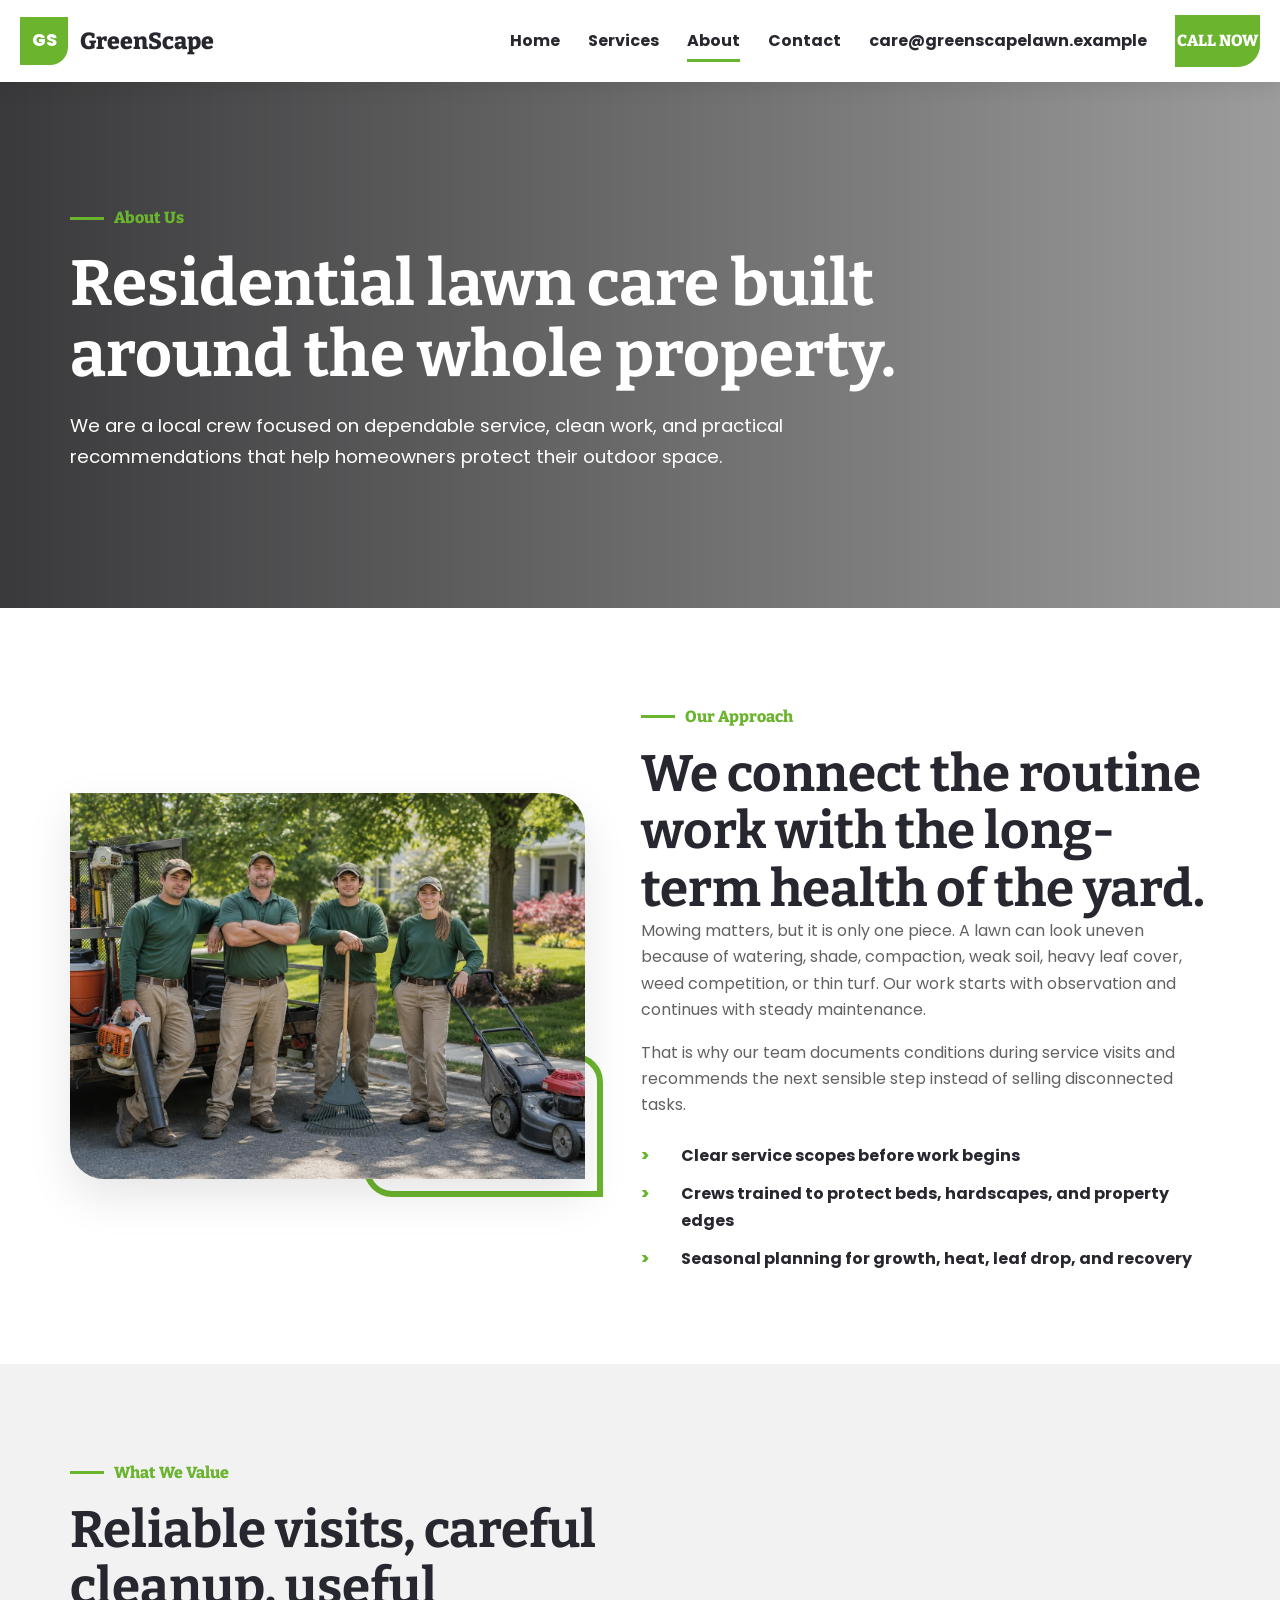
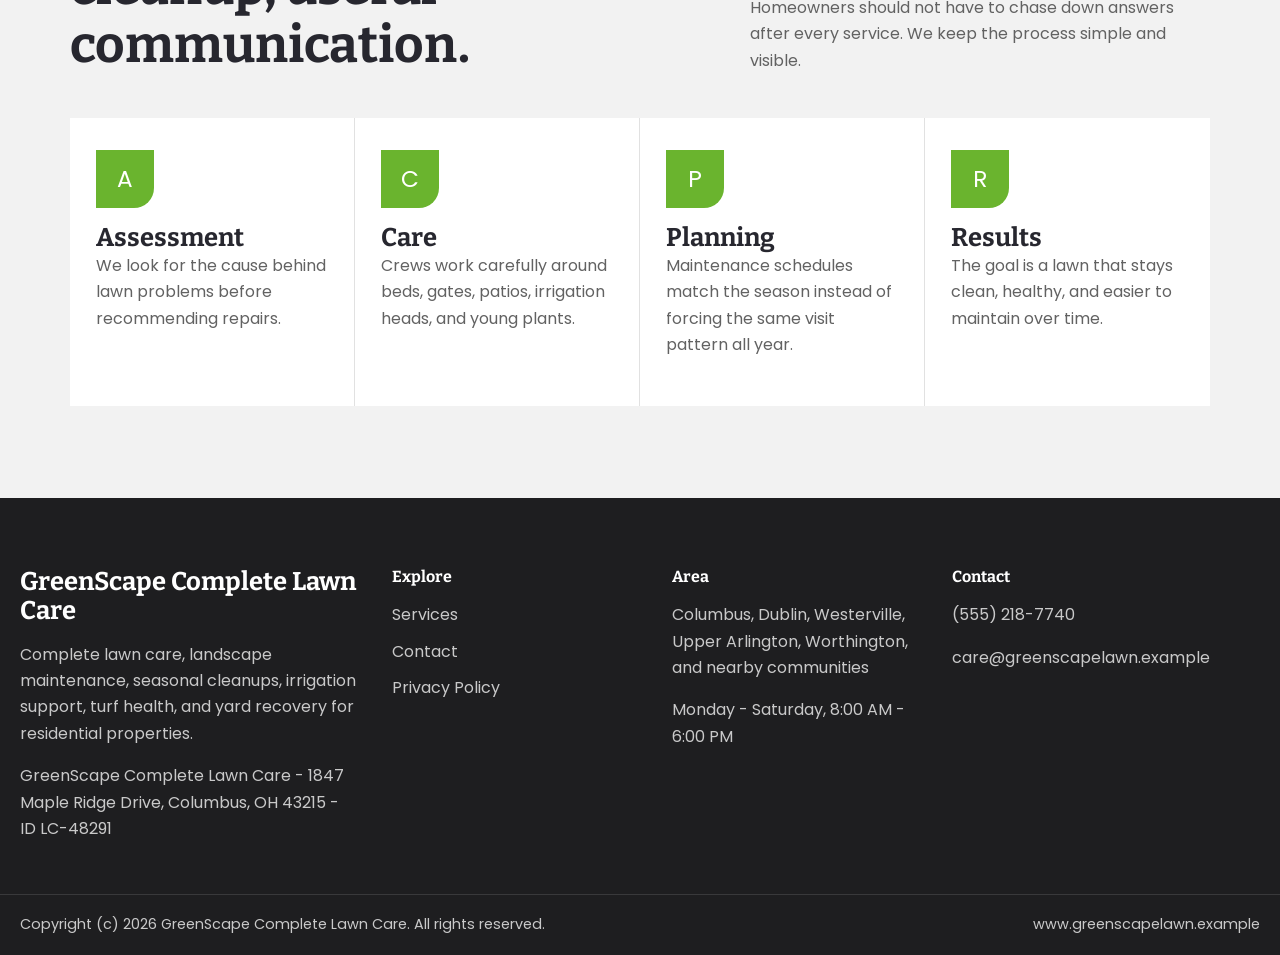
==== about.html @ 8120d4e3 "init" ====
﻿<!DOCTYPE html>
<html lang="en">
<head>
  <meta charset="UTF-8">
  <meta name="viewport" content="width=device-width, initial-scale=1.0">
  <title>About Our Lawn Care Company | GreenScape Complete Lawn Care</title>
  <meta name="description" content="Learn about GreenScape Complete Lawn Care, a local full-cycle lawn care provider focused on reliable residential property maintenance.">
  <link rel="preconnect" href="https://fonts.googleapis.com"><link rel="preconnect" href="https://fonts.gstatic.com" crossorigin>
  <link href="https://fonts.googleapis.com/css2?family=Bitter:wght@700;800&family=Poppins:wght@400;600;700;800&display=swap" rel="stylesheet">
  <link rel="stylesheet" href="css/styles.css"><script src="js/site-config.js" defer></script><script src="js/main.js" defer></script>
</head>
<body>
  <header class="site-header"><div class="nav-inner"><a class="brand" href="index.html"><span class="brand-mark">GS</span><span data-brand></span></a><button class="menu-toggle" type="button" aria-label="Toggle navigation" aria-expanded="false">Menu</button><nav class="site-nav"><a href="index.html">Home</a><a href="services.html">Services</a><a class="active" href="about.html">About</a><a href="contact.html">Contact</a><a data-email-href data-email></a><a class="btn" data-phone-href href="#">Call Now</a></nav></div></header>
  <main>
    <section class="page-hero" style="--page-image:url('assets/images/section-about-team.webp')"><div class="section-inner" data-reveal="down"><span class="eyebrow">About us</span><h1>Residential lawn care built around the whole property.</h1><p>We are a local crew focused on dependable service, clean work, and practical recommendations that help homeowners protect their outdoor space.</p></div></section>
    <section class="section"><div class="section-inner two-column"><div class="image-frame" data-reveal><img src="assets/images/section-about-team.webp" alt="GreenScape lawn care team with equipment"></div><div data-reveal="down"><span class="eyebrow">Our approach</span><h2>We connect the routine work with the long-term health of the yard.</h2><p>Mowing matters, but it is only one piece. A lawn can look uneven because of watering, shade, compaction, weak soil, heavy leaf cover, weed competition, or thin turf. Our work starts with observation and continues with steady maintenance.</p><p>That is why our team documents conditions during service visits and recommends the next sensible step instead of selling disconnected tasks.</p><ul class="check-list"><li>Clear service scopes before work begins</li><li>Crews trained to protect beds, hardscapes, and property edges</li><li>Seasonal planning for growth, heat, leaf drop, and recovery</li></ul></div></div></section>
    <section class="section section-soft"><div class="section-inner"><div class="section-head" data-reveal><div><span class="eyebrow">What we value</span><h2>Reliable visits, careful cleanup, useful communication.</h2></div><p>Homeowners should not have to chase down answers after every service. We keep the process simple and visible.</p></div><div class="feature-grid"><article class="feature-card" data-reveal><span class="feature-icon">A</span><h3>Assessment</h3><p>We look for the cause behind lawn problems before recommending repairs.</p></article><article class="feature-card" data-reveal><span class="feature-icon">C</span><h3>Care</h3><p>Crews work carefully around beds, gates, patios, irrigation heads, and young plants.</p></article><article class="feature-card" data-reveal><span class="feature-icon">P</span><h3>Planning</h3><p>Maintenance schedules match the season instead of forcing the same visit pattern all year.</p></article><article class="feature-card" data-reveal><span class="feature-icon">R</span><h3>Results</h3><p>The goal is a lawn that stays clean, healthy, and easier to maintain over time.</p></article></div></div></section>
  </main>
  <footer class="site-footer"><div class="footer-inner"><div><h3 data-company></h3><p data-footer-text></p><p data-company-line></p></div><div><h4>Explore</h4><nav class="footer-links"><a href="services.html">Services</a><a href="contact.html">Contact</a><a href="privacy-policy.html">Privacy Policy</a></nav></div><div><h4>Area</h4><p data-service-area></p><p data-hours></p></div><div><h4>Contact</h4><p><a data-phone-href data-phone></a></p><p><a data-email-href data-email></a></p></div></div><div class="footer-bottom"><div class="footer-inner"><span data-copyright></span><span data-website></span></div></div></footer>
</body>
</html>
---- css/styles.css ----
﻿:root {
  --green: #6ab42e;
  --green-dark: #315f1b;
  --ink: #27272f;
  --coal: #1e1e20;
  --muted: #626262;
  --line: #e1e1e1;
  --soft: #f2f2f2;
  --white: #ffffff;
  --shadow: 0 18px 45px rgba(0, 0, 0, 0.1);
  --container: min(100% - 40px, 1440px);
  --content: min(100% - 40px, 1140px);
}

* {
  box-sizing: border-box;
}

html {
  scroll-behavior: smooth;
}

body {
  margin: 0;
  color: var(--muted);
  font-family: "Poppins", Arial, sans-serif;
  font-size: 16px;
  line-height: 1.65;
  background: var(--white);
}

img {
  display: block;
  width: 100%;
  height: auto;
}

a {
  color: inherit;
  text-decoration: none;
}

p {
  margin: 0 0 1rem;
}

h1,
h2,
h3,
h4,
h5 {
  margin: 0;
  color: var(--ink);
  font-family: "Bitter", Georgia, serif;
  line-height: 1.12;
  letter-spacing: 0;
}

h1 {
  font-size: clamp(2.3rem, 5vw, 4.7rem);
}

h2 {
  font-size: clamp(2rem, 4vw, 3.6rem);
}

h3 {
  font-size: clamp(1.35rem, 2vw, 2rem);
}

.topbar {
  background: var(--coal);
  color: rgba(255, 255, 255, 0.84);
  font-size: 0.9rem;
}

.topbar-inner,
.nav-inner,
.section-inner,
.footer-inner {
  width: var(--container);
  margin: 0 auto;
}

.topbar-inner {
  display: flex;
  justify-content: space-between;
  gap: 18px;
  padding: 10px 0;
}

.topbar a {
  color: var(--white);
}

.site-header {
  position: sticky;
  top: 0;
  z-index: 20;
  background: var(--white);
  box-shadow: 0 5px 20px rgba(0, 0, 0, 0.08);
}

.nav-inner {
  display: flex;
  align-items: center;
  justify-content: space-between;
  min-height: 82px;
  gap: 24px;
}

.brand {
  display: inline-flex;
  align-items: center;
  gap: 12px;
  color: var(--ink);
  font-family: "Bitter", Georgia, serif;
  font-size: 1.45rem;
  font-weight: 800;
}

.brand-mark {
  display: grid;
  place-items: center;
  width: 48px;
  height: 48px;
  color: var(--white);
  background: var(--green);
  border-radius: 0 0 18px 0;
  font-family: "Poppins", Arial, sans-serif;
  font-size: 1.1rem;
}

.site-nav {
  display: flex;
  align-items: center;
  gap: 28px;
  color: var(--ink);
  font-weight: 700;
}

.site-nav a {
  position: relative;
  padding: 8px 0;
}

.site-nav a::after {
  position: absolute;
  left: 0;
  bottom: 0;
  width: 0;
  height: 3px;
  content: "";
  background: var(--green);
  transition: width 0.3s ease;
}

.site-nav a:hover::after,
.site-nav a.active::after {
  width: 100%;
}

.menu-toggle {
  display: none;
  width: 46px;
  height: 46px;
  border: 1px solid var(--line);
  background: var(--white);
  color: var(--ink);
  font-size: 1.5rem;
}

.btn {
  display: inline-flex;
  align-items: center;
  justify-content: center;
  gap: 10px;
  min-height: 52px;
  padding: 14px 24px;
  border: 2px solid var(--green);
  border-radius: 0 0 22px 0;
  background: var(--green);
  color: var(--white);
  font-family: "Bitter", Georgia, serif;
  font-size: 1rem;
  font-weight: 800;
  letter-spacing: 0;
  text-transform: uppercase;
  transition: transform 0.3s ease, color 0.3s ease, background 0.3s ease;
}

.btn:hover,
.btn:focus-visible {
  color: var(--green);
  background: transparent;
  transform: translateY(-2px);
}

.btn-dark {
  border-color: var(--white);
  background: var(--white);
  color: var(--ink);
}

.btn-dark:hover {
  color: var(--white);
  background: transparent;
}

.hero {
  background: var(--coal);
}

.hero-grid {
  display: grid;
  grid-template-columns: minmax(0, 0.92fr) minmax(0, 1.08fr);
  min-height: 720px;
}

.hero-copy {
  position: relative;
  display: flex;
  align-items: center;
  padding: 8vw 7vw 9vw max(40px, calc((100vw - 1440px) / 2 + 40px));
  overflow: hidden;
}

.hero-copy::before {
  position: absolute;
  inset: 0;
  content: "";
  background: linear-gradient(120deg, rgba(106, 180, 46, 0.16), transparent 55%);
  opacity: 0.85;
}

.hero-content {
  position: relative;
  max-width: 610px;
}

.eyebrow {
  display: inline-flex;
  align-items: center;
  gap: 10px;
  margin-bottom: 16px;
  color: var(--green);
  font-family: "Bitter", Georgia, serif;
  font-weight: 800;
  text-transform: capitalize;
}

.eyebrow::before {
  width: 34px;
  height: 3px;
  content: "";
  background: currentColor;
}

.hero h1,
.dark-band h2,
.cta-band h2 {
  color: var(--white);
}

.hero p {
  max-width: 560px;
  margin: 22px 0 32px;
  color: rgba(255, 255, 255, 0.8);
  font-size: clamp(1rem, 2vw, 1.25rem);
}

.hero-actions {
  display: flex;
  flex-wrap: wrap;
  gap: 14px;
}

.hero-media {
  min-height: 520px;
  background: linear-gradient(rgba(0, 0, 0, 0.16), rgba(0, 0, 0, 0.16)),
    url("../assets/images/hero-lawn-care.webp") center / cover no-repeat;
}

.section {
  padding: 92px 0;
}

.section-soft {
  background: var(--soft);
}

.section-inner {
  width: var(--content);
}

.section-head {
  display: grid;
  grid-template-columns: minmax(0, 0.9fr) minmax(280px, 0.65fr);
  gap: 42px;
  align-items: end;
  margin-bottom: 44px;
}

.section-head p {
  margin: 0;
}

.feature-strip {
  position: relative;
  z-index: 3;
  width: var(--content);
  margin: -72px auto 0;
  background: var(--white);
  box-shadow: var(--shadow);
}

.feature-grid {
  display: grid;
  grid-template-columns: repeat(4, 1fr);
}

.feature-card {
  min-height: 190px;
  padding: 32px 26px;
  border-right: 1px solid var(--line);
  background: var(--white);
  transition: transform 0.3s ease, box-shadow 0.3s ease;
}

.feature-card:last-child {
  border-right: 0;
}

.feature-card:hover {
  transform: translateY(-8px);
  box-shadow: var(--shadow);
}

.feature-icon,
.service-icon {
  display: grid;
  place-items: center;
  width: 58px;
  height: 58px;
  margin-bottom: 16px;
  color: var(--white);
  background: var(--green);
  border-radius: 0 0 20px 0;
  font-size: 1.45rem;
}

.two-column {
  display: grid;
  grid-template-columns: minmax(0, 0.95fr) minmax(0, 1.05fr);
  gap: 56px;
  align-items: center;
}

.image-frame {
  position: relative;
}

.image-frame img {
  aspect-ratio: 4 / 3;
  object-fit: cover;
  border-radius: 0 34px 0 34px;
  box-shadow: var(--shadow);
}

.image-frame::after {
  position: absolute;
  right: -18px;
  bottom: -18px;
  width: 44%;
  height: 34%;
  content: "";
  border: 6px solid var(--green);
  border-radius: 0 28px 0 28px;
  z-index: -1;
}

.check-list,
.detail-list {
  display: grid;
  gap: 12px;
  padding: 0;
  margin: 24px 0 0;
  list-style: none;
}

.check-list li,
.detail-list li {
  display: grid;
  grid-template-columns: 28px minmax(0, 1fr);
  gap: 12px;
  color: var(--ink);
  font-weight: 700;
}

.check-list li::before,
.detail-list li::before {
  content: ">";
  color: var(--green);
  font-weight: 800;
}

.services-grid {
  display: grid;
  grid-template-columns: repeat(3, 1fr);
  gap: 28px;
}

.service-card {
  display: flex;
  flex-direction: column;
  min-height: 100%;
  overflow: hidden;
  background: var(--white);
  box-shadow: 0 12px 32px rgba(0, 0, 0, 0.08);
  transition: transform 0.3s ease, box-shadow 0.3s ease;
}

.service-card:hover {
  transform: translateY(-8px);
  box-shadow: var(--shadow);
}

.service-card img {
  aspect-ratio: 16 / 10;
  object-fit: cover;
}

.service-body {
  display: flex;
  flex: 1;
  flex-direction: column;
  padding: 28px;
}

.service-body p {
  flex: 1;
}

.text-link {
  color: var(--green-dark);
  font-weight: 800;
}

.text-link:hover {
  color: var(--green);
}

.dark-band,
.cta-band {
  position: relative;
  overflow: hidden;
  background: var(--coal);
}

.dark-band .section-inner,
.cta-band .section-inner {
  position: relative;
  z-index: 1;
}

.dark-band p,
.cta-band p {
  color: rgba(255, 255, 255, 0.78);
}

.process-grid {
  display: grid;
  grid-template-columns: repeat(4, 1fr);
  gap: 1px;
  background: rgba(255, 255, 255, 0.16);
}

.process-step {
  padding: 30px;
  background: rgba(255, 255, 255, 0.04);
}

.process-step span {
  display: inline-grid;
  place-items: center;
  width: 46px;
  height: 46px;
  margin-bottom: 16px;
  color: var(--white);
  background: var(--green);
  border-radius: 0 0 16px 0;
  font-weight: 800;
}

.process-step h3 {
  color: var(--white);
}

.gallery {
  display: grid;
  grid-template-columns: 1fr 1fr;
  gap: 28px;
}

.carousel {
  position: relative;
  overflow: hidden;
  background: var(--coal);
  border-radius: 0 34px 0 34px;
}

.carousel-track {
  display: flex;
  transition: transform 0.5s ease;
}

.carousel-item {
  min-width: 100%;
}

.carousel-item img {
  aspect-ratio: 16 / 10;
  object-fit: cover;
}

.carousel-controls {
  position: absolute;
  right: 18px;
  bottom: 18px;
  display: flex;
  gap: 10px;
}

.carousel-controls button {
  width: 44px;
  height: 44px;
  border: 0;
  color: var(--white);
  background: var(--green);
  cursor: pointer;
}

.stats-grid {
  display: grid;
  grid-template-columns: repeat(4, 1fr);
  gap: 22px;
}

.stat {
  padding: 28px;
  background: var(--white);
  box-shadow: 0 10px 28px rgba(0, 0, 0, 0.08);
}

.stat strong {
  display: block;
  color: var(--green);
  font-family: "Bitter", Georgia, serif;
  font-size: 2.6rem;
  line-height: 1;
}

.page-hero {
  position: relative;
  padding: 120px 0;
  color: var(--white);
  background: linear-gradient(90deg, rgba(30, 30, 32, 0.88), rgba(30, 30, 32, 0.44)),
    var(--page-image, url("../assets/images/section-about-team.webp")) center / cover no-repeat;
}

.page-hero .section-inner {
  max-width: 860px;
  margin-left: max(20px, calc((100vw - 1140px) / 2));
}

.page-hero h1,
.page-hero p {
  color: var(--white);
}

.page-hero p {
  max-width: 720px;
  margin-top: 20px;
  font-size: 1.16rem;
}

.service-layout {
  display: grid;
  grid-template-columns: minmax(0, 1fr) 340px;
  gap: 48px;
  align-items: start;
}

.content-block {
  margin-bottom: 38px;
}

.content-block h2,
.content-block h3 {
  margin-bottom: 14px;
}

.sidebar-card {
  position: sticky;
  top: 110px;
  padding: 30px;
  background: var(--coal);
  color: rgba(255, 255, 255, 0.8);
  border-radius: 0 30px 0 30px;
}

.sidebar-card h3 {
  color: var(--white);
}

.sidebar-card .btn {
  width: 100%;
  margin-top: 18px;
}

.contact-grid {
  display: grid;
  grid-template-columns: minmax(0, 0.8fr) minmax(0, 1.2fr);
  gap: 42px;
}

.contact-card,
.form-card,
.policy-card {
  padding: 34px;
  background: var(--white);
  box-shadow: var(--shadow);
}

.contact-card {
  background: var(--coal);
  color: rgba(255, 255, 255, 0.8);
}

.contact-card h3 {
  color: var(--white);
}

.form-grid {
  display: grid;
  grid-template-columns: 1fr 1fr;
  gap: 18px;
}

.field {
  display: grid;
  gap: 8px;
}

.field-full {
  grid-column: 1 / -1;
}

label {
  color: var(--ink);
  font-weight: 800;
}

input,
select,
textarea {
  width: 100%;
  min-height: 50px;
  padding: 12px 14px;
  border: 1px solid var(--line);
  color: var(--ink);
  font: inherit;
  background: var(--white);
}

textarea {
  min-height: 140px;
  resize: vertical;
}

input:focus,
select:focus,
textarea:focus,
button:focus-visible,
a:focus-visible {
  outline: 3px solid rgba(106, 180, 46, 0.45);
  outline-offset: 3px;
}

.success-message {
  margin: 16px 0 0;
  padding: 14px;
  color: var(--green-dark);
  background: #edf8e5;
  border-left: 4px solid var(--green);
}

.site-footer {
  background: var(--coal);
  color: rgba(255, 255, 255, 0.76);
}

.footer-inner {
  display: grid;
  grid-template-columns: 1.1fr 0.8fr 0.8fr 1fr;
  gap: 34px;
  padding: 70px 0 36px;
}

.site-footer h3,
.site-footer h4 {
  margin-bottom: 16px;
  color: var(--white);
}

.footer-links {
  display: grid;
  gap: 10px;
}

.footer-bottom {
  border-top: 1px solid rgba(255, 255, 255, 0.12);
}

.footer-bottom .footer-inner {
  display: flex;
  justify-content: space-between;
  padding: 18px 0;
  font-size: 0.9rem;
}

[data-reveal] {
  opacity: 0;
  transform: translateY(34px);
  transition: opacity 0.7s ease, transform 0.7s ease;
}

[data-reveal="down"] {
  transform: translateY(-42px);
}

[data-reveal].is-visible {
  opacity: 1;
  transform: translateY(0);
}

.anim-float:hover {
  animation: float 1.2s ease-in-out infinite;
}

.anim-pulse:hover {
  animation: pulse 1s linear infinite;
}

.anim-push:hover {
  animation: push 0.32s linear 1;
}

@keyframes float {
  50% {
    transform: translateY(-8px);
  }
}

@keyframes pulse {
  50% {
    transform: scale(1.05);
  }
}

@keyframes push {
  50% {
    transform: scale(0.94);
  }
}

@media (max-width: 1024px) {
  .topbar-inner {
    flex-direction: column;
  }

  .hero-grid,
  .two-column,
  .section-head,
  .service-layout,
  .contact-grid,
  .gallery {
    grid-template-columns: 1fr;
  }

  .hero-copy {
    padding: 80px 40px;
  }

  .hero-media {
    min-height: 440px;
  }

  .feature-grid,
  .process-grid,
  .stats-grid,
  .footer-inner {
    grid-template-columns: repeat(2, 1fr);
  }

  .services-grid {
    grid-template-columns: repeat(2, 1fr);
  }

  .sidebar-card {
    position: static;
  }
}

@media (max-width: 1120px) {
  .menu-toggle {
    display: inline-grid;
    place-items: center;
  }

  .site-nav {
    position: absolute;
    top: 72px;
    left: 12px;
    right: 12px;
    display: none;
    flex-direction: column;
    align-items: stretch;
    gap: 0;
    padding: 18px;
    background: var(--white);
    box-shadow: var(--shadow);
  }

  .site-nav.is-open {
    display: flex;
  }

  .site-nav a {
    padding: 12px 6px;
  }
}

@media (max-width: 760px) {
  :root {
    --container: min(100% - 24px, 1440px);
    --content: min(100% - 24px, 1140px);
  }

  .topbar {
    display: none;
  }

  .nav-inner {
    min-height: 72px;
  }

  .hero-grid {
    min-height: 0;
  }

  .hero-copy {
    padding: 62px 20px;
  }

  .hero-media {
    min-height: 330px;
  }

  .section {
    padding: 64px 0;
  }

  .feature-strip {
    margin-top: 0;
  }

  .feature-grid,
  .process-grid,
  .stats-grid,
  .services-grid,
  .footer-inner,
  .form-grid {
    grid-template-columns: 1fr;
  }

  .feature-card {
    border-right: 0;
    border-bottom: 1px solid var(--line);
  }

  .footer-bottom .footer-inner {
    flex-direction: column;
  }
}
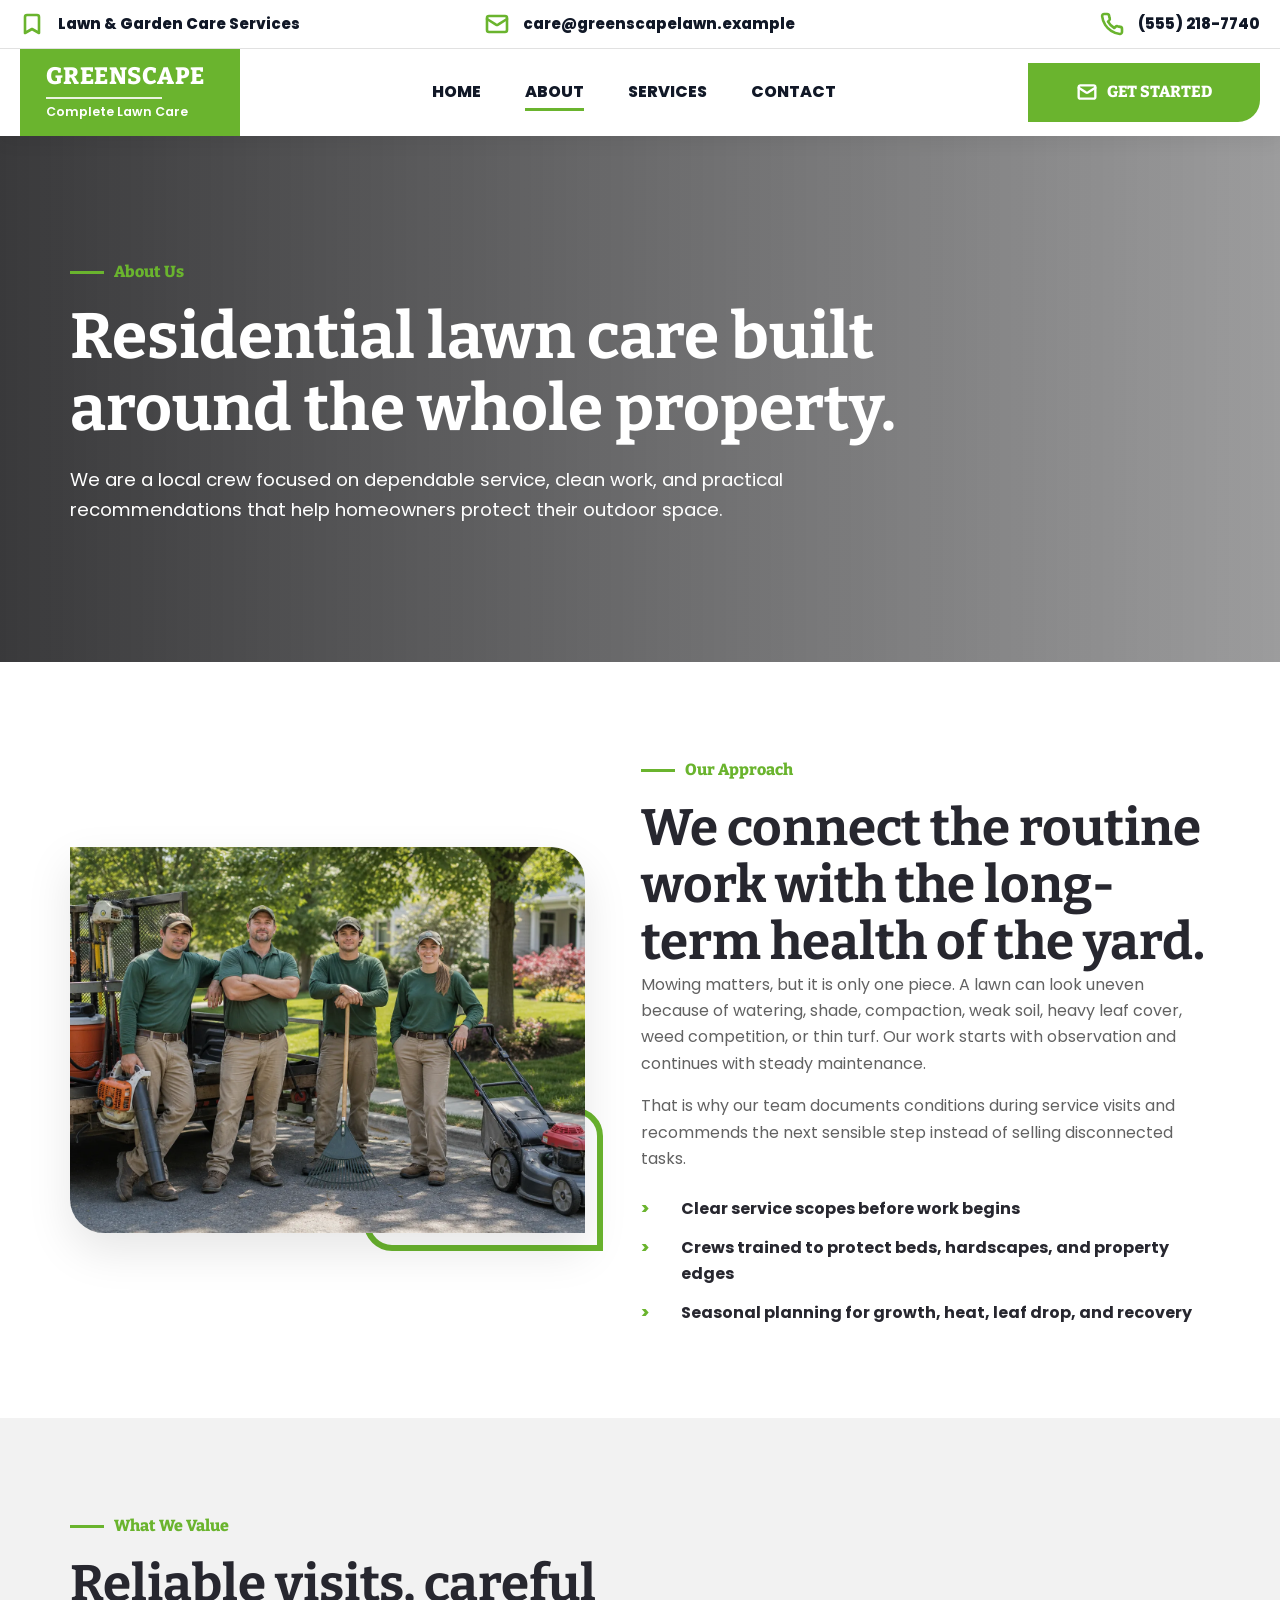
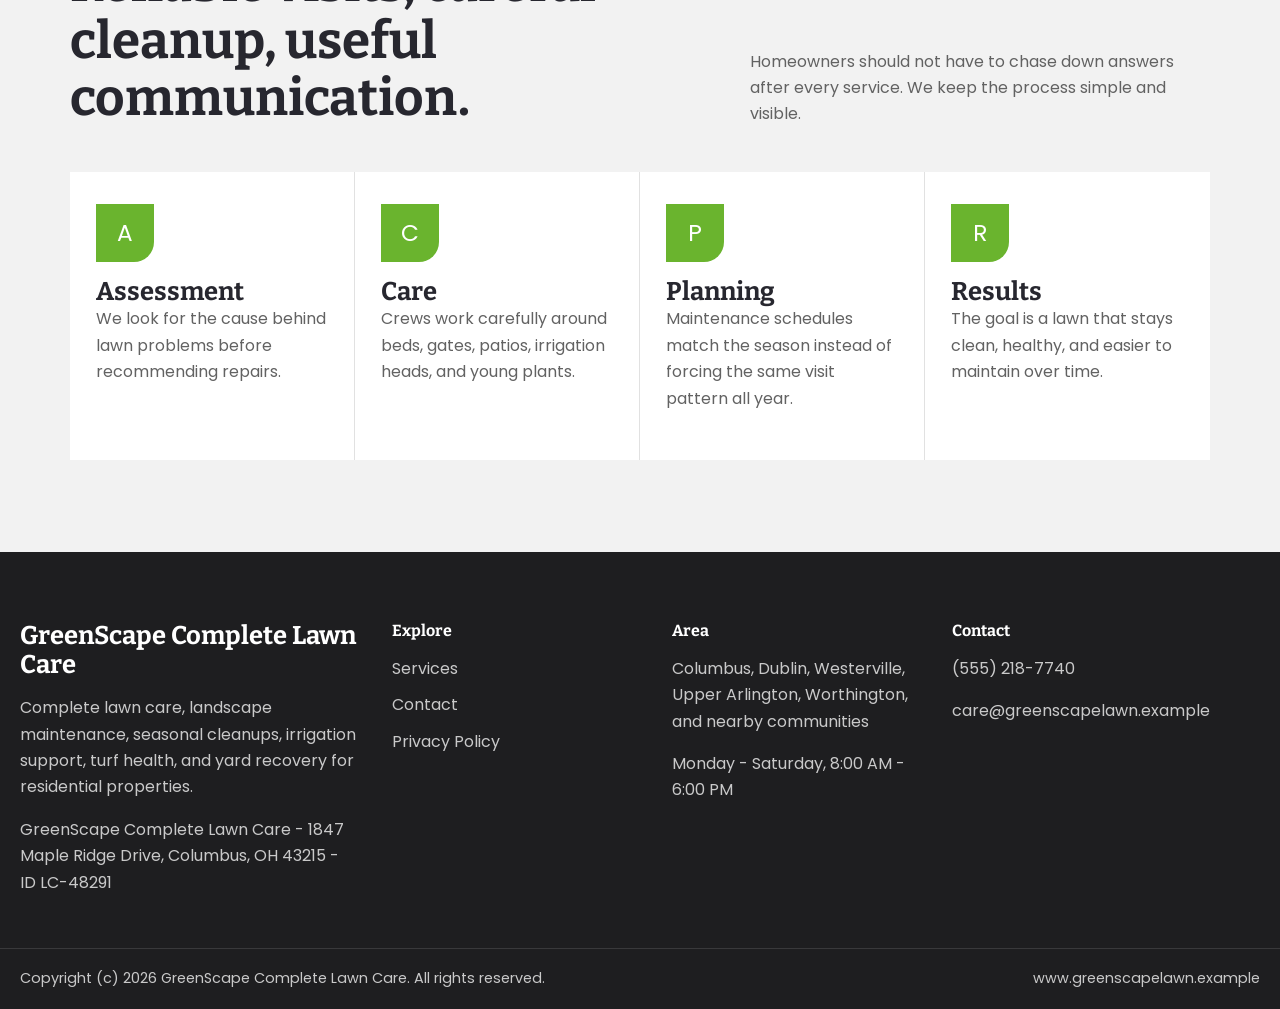
==== commit c63ff473: "start" ====
--- a/about.html
+++ b/about.html
@@ -1,4 +1,4 @@
-﻿<!DOCTYPE html>
+<!DOCTYPE html>
 <html lang="en">
 <head>
   <meta charset="UTF-8">
@@ -9,8 +9,26 @@
   <link href="https://fonts.googleapis.com/css2?family=Bitter:wght@700;800&family=Poppins:wght@400;600;700;800&display=swap" rel="stylesheet">
   <link rel="stylesheet" href="css/styles.css"><script src="js/site-config.js" defer></script><script src="js/main.js" defer></script>
 </head>
-<body>
-  <header class="site-header"><div class="nav-inner"><a class="brand" href="index.html"><span class="brand-mark">GS</span><span data-brand></span></a><button class="menu-toggle" type="button" aria-label="Toggle navigation" aria-expanded="false">Menu</button><nav class="site-nav"><a href="index.html">Home</a><a href="services.html">Services</a><a class="active" href="about.html">About</a><a href="contact.html">Contact</a><a data-email-href data-email></a><a class="btn" data-phone-href href="#">Call Now</a></nav></div></header>
+<body>  <div class="topbar">
+    <div class="topbar-inner">
+      <span class="topbar-item"><svg class="header-icon" aria-hidden="true" viewBox="0 0 24 24" fill="none" stroke="currentColor" stroke-linecap="round" stroke-linejoin="round"><path d="M19 21l-7-4-7 4V5a2 2 0 0 1 2-2h10a2 2 0 0 1 2 2z"/></svg><span>Lawn &amp; Garden Care Services</span></span>
+      <span class="topbar-item"><svg class="header-icon" aria-hidden="true" viewBox="0 0 24 24" fill="none" stroke="currentColor" stroke-linecap="round" stroke-linejoin="round"><rect width="20" height="16" x="2" y="4" rx="2"/><path d="m22 7-8.97 5.7a2 2 0 0 1-2.06 0L2 7"/></svg><a data-email-href data-email></a></span>
+      <span class="topbar-item"><svg class="header-icon" aria-hidden="true" viewBox="0 0 24 24" fill="none" stroke="currentColor" stroke-linecap="round" stroke-linejoin="round"><path d="M22 16.92v3a2 2 0 0 1-2.18 2 19.79 19.79 0 0 1-8.63-3.07 19.5 19.5 0 0 1-6-6A19.79 19.79 0 0 1 2.12 4.2 2 2 0 0 1 4.11 2h3a2 2 0 0 1 2 1.72c.12.9.33 1.77.62 2.6a2 2 0 0 1-.45 2.11L8 9.71a16 16 0 0 0 6.29 6.29l1.28-1.28a2 2 0 0 1 2.11-.45c.83.29 1.7.5 2.6.62A2 2 0 0 1 22 16.92z"/></svg><a data-phone-href data-phone></a></span>
+    </div>
+  </div>
+  <header class="site-header">
+    <div class="nav-inner">
+      <a class="brand" href="index.html" aria-label="Home"><span class="brand-name" data-brand></span><span class="brand-line" aria-hidden="true"></span><span class="brand-subtitle">Complete Lawn Care</span></a>
+      <button class="menu-toggle" type="button" aria-label="Toggle navigation" aria-expanded="false">Menu</button>
+      <nav class="site-nav" aria-label="Primary navigation">
+        <a href="index.html">Home</a>
+        <a class="active" href="about.html">About</a>
+        <a href="services.html">Services</a>
+        <a href="contact.html">Contact</a>
+      </nav>
+      <a class="btn nav-cta anim-push" href="contact.html"><svg class="header-icon" aria-hidden="true" viewBox="0 0 24 24" fill="none" stroke="currentColor" stroke-linecap="round" stroke-linejoin="round"><rect width="20" height="16" x="2" y="4" rx="2"/><path d="m22 7-8.97 5.7a2 2 0 0 1-2.06 0L2 7"/></svg>Get Started</a>
+    </div>
+  </header>
   <main>
     <section class="page-hero" style="--page-image:url('assets/images/section-about-team.webp')"><div class="section-inner" data-reveal="down"><span class="eyebrow">About us</span><h1>Residential lawn care built around the whole property.</h1><p>We are a local crew focused on dependable service, clean work, and practical recommendations that help homeowners protect their outdoor space.</p></div></section>
     <section class="section"><div class="section-inner two-column"><div class="image-frame" data-reveal><img src="assets/images/section-about-team.webp" alt="GreenScape lawn care team with equipment"></div><div data-reveal="down"><span class="eyebrow">Our approach</span><h2>We connect the routine work with the long-term health of the yard.</h2><p>Mowing matters, but it is only one piece. A lawn can look uneven because of watering, shade, compaction, weak soil, heavy leaf cover, weed competition, or thin turf. Our work starts with observation and continues with steady maintenance.</p><p>That is why our team documents conditions during service visits and recommends the next sensible step instead of selling disconnected tasks.</p><ul class="check-list"><li>Clear service scopes before work begins</li><li>Crews trained to protect beds, hardscapes, and property edges</li><li>Seasonal planning for growth, heat, leaf drop, and recovery</li></ul></div></div></section>
--- a/css/styles.css
+++ b/css/styles.css
@@ -69,9 +69,13 @@
 }
 
 .topbar {
-  background: var(--coal);
-  color: rgba(255, 255, 255, 0.84);
-  font-size: 0.9rem;
+  position: relative;
+  z-index: 21;
+  background: var(--white);
+  border-bottom: 1px solid var(--line);
+  color: #111827;
+  font-size: 0.94rem;
+  font-weight: 800;
 }
 
 .topbar-inner,
@@ -83,14 +87,40 @@
 }
 
 .topbar-inner {
-  display: flex;
-  justify-content: space-between;
-  gap: 18px;
-  padding: 10px 0;
-}
-
-.topbar a {
-  color: var(--white);
+  display: grid;
+  grid-template-columns: repeat(3, minmax(0, 1fr));
+  align-items: center;
+  min-height: 48px;
+  gap: 28px;
+}
+
+.topbar-item {
+  display: inline-flex;
+  align-items: center;
+  justify-content: center;
+  gap: 14px;
+  min-width: 0;
+}
+
+.topbar-item:first-child {
+  justify-content: flex-start;
+}
+
+.topbar-item:last-child {
+  justify-content: flex-end;
+}
+
+.topbar a,
+.topbar span {
+  overflow-wrap: anywhere;
+}
+
+.header-icon {
+  flex: 0 0 auto;
+  width: 24px;
+  height: 24px;
+  color: var(--green);
+  stroke-width: 2.6;
 }
 
 .site-header {
@@ -98,56 +128,76 @@
   top: 0;
   z-index: 20;
   background: var(--white);
-  box-shadow: 0 5px 20px rgba(0, 0, 0, 0.08);
+  box-shadow: 0 6px 18px rgba(0, 0, 0, 0.06);
 }
 
 .nav-inner {
+  display: grid;
+  grid-template-columns: 220px minmax(0, 1fr) auto;
+  align-items: stretch;
+  min-height: 86px;
+  gap: 34px;
+}
+
+.brand {
   display: flex;
-  align-items: center;
-  justify-content: space-between;
-  min-height: 82px;
-  gap: 24px;
-}
-
-.brand {
-  display: inline-flex;
-  align-items: center;
-  gap: 12px;
-  color: var(--ink);
+  flex-direction: column;
+  justify-content: center;
+  min-height: 86px;
+  padding: 16px 26px;
+  color: var(--white);
+  background: var(--green);
+}
+
+.brand-name {
   font-family: "Bitter", Georgia, serif;
-  font-size: 1.45rem;
+  font-size: 1.48rem;
   font-weight: 800;
+  line-height: 1;
+  letter-spacing: 0.02em;
+  text-transform: uppercase;
+}
+
+.brand-line {
+  width: 116px;
+  height: 2px;
+  margin: 8px 0 6px;
+  background: rgba(255, 255, 255, 0.86);
+}
+
+.brand-subtitle {
+  font-size: 0.78rem;
+  font-weight: 600;
+  line-height: 1.2;
 }
 
 .brand-mark {
-  display: grid;
-  place-items: center;
-  width: 48px;
-  height: 48px;
-  color: var(--white);
-  background: var(--green);
-  border-radius: 0 0 18px 0;
-  font-family: "Poppins", Arial, sans-serif;
-  font-size: 1.1rem;
+  display: none;
 }
 
 .site-nav {
   display: flex;
   align-items: center;
-  gap: 28px;
-  color: var(--ink);
-  font-weight: 700;
+  justify-content: center;
+  gap: 44px;
+  color: #111827;
+  font-size: 1rem;
+  font-weight: 800;
+  text-transform: uppercase;
 }
 
 .site-nav a {
   position: relative;
+  display: inline-flex;
+  align-items: center;
+  min-height: 86px;
   padding: 8px 0;
 }
 
 .site-nav a::after {
   position: absolute;
   left: 0;
-  bottom: 0;
+  bottom: 24px;
   width: 0;
   height: 3px;
   content: "";
@@ -160,14 +210,30 @@
   width: 100%;
 }
 
+.nav-cta {
+  align-self: center;
+  min-width: 232px;
+  border-radius: 0 0 22px 0;
+}
+
+.btn .header-icon {
+  width: 20px;
+  height: 20px;
+  color: currentColor;
+  stroke-width: 2.8;
+}
+
 .menu-toggle {
   display: none;
   width: 46px;
   height: 46px;
+  align-self: center;
   border: 1px solid var(--line);
   background: var(--white);
   color: var(--ink);
-  font-size: 1.5rem;
+  font-size: 1rem;
+  font-weight: 800;
+  text-transform: uppercase;
 }
 
 .btn {
@@ -214,14 +280,14 @@
 .hero-grid {
   display: grid;
   grid-template-columns: minmax(0, 0.92fr) minmax(0, 1.08fr);
-  min-height: 720px;
+  min-height: 560px;
 }
 
 .hero-copy {
   position: relative;
   display: flex;
   align-items: center;
-  padding: 8vw 7vw 9vw max(40px, calc((100vw - 1440px) / 2 + 40px));
+  padding: 4.4vw 7vw 5vw max(40px, calc((100vw - 1440px) / 2 + 40px));
   overflow: hidden;
 }
 
@@ -262,6 +328,10 @@
   color: var(--white);
 }
 
+.hero h1 {
+  font-size: clamp(2.25rem, 4.4vw, 4.25rem);
+}
+
 .hero p {
   max-width: 560px;
   margin: 22px 0 32px;
@@ -276,7 +346,7 @@
 }
 
 .hero-media {
-  min-height: 520px;
+  min-height: 430px;
   background: linear-gradient(rgba(0, 0, 0, 0.16), rgba(0, 0, 0, 0.16)),
     url("../assets/images/hero-lawn-care.webp") center / cover no-repeat;
 }
@@ -776,7 +846,15 @@
 
 @media (max-width: 1024px) {
   .topbar-inner {
-    flex-direction: column;
+    grid-template-columns: 1fr;
+    gap: 8px;
+    padding: 12px 0;
+  }
+
+  .topbar-item,
+  .topbar-item:first-child,
+  .topbar-item:last-child {
+    justify-content: center;
   }
 
   .hero-grid,
@@ -789,11 +867,11 @@
   }
 
   .hero-copy {
-    padding: 80px 40px;
+    padding: 64px 40px;
   }
 
   .hero-media {
-    min-height: 440px;
+    min-height: 380px;
   }
 
   .feature-grid,
@@ -813,14 +891,33 @@
 }
 
 @media (max-width: 1120px) {
+  .nav-inner {
+    grid-template-columns: 210px minmax(0, 1fr) auto;
+    gap: 18px;
+    position: relative;
+  }
+
+  .nav-cta {
+    display: none;
+  }
+
   .menu-toggle {
     display: inline-grid;
     place-items: center;
+    justify-self: end;
+    position: absolute;
+    right: 20px;
+    top: 20px;
+    z-index: 2;
+    border-color: var(--green);
+    background: var(--green);
+    color: var(--white);
+    width: 82px;
   }
 
   .site-nav {
     position: absolute;
-    top: 72px;
+    top: 86px;
     left: 12px;
     right: 12px;
     display: none;
@@ -837,7 +934,12 @@
   }
 
   .site-nav a {
-    padding: 12px 6px;
+    min-height: auto;
+    padding: 14px 6px;
+  }
+
+  .site-nav a::after {
+    bottom: 8px;
   }
 }
 
@@ -852,7 +954,51 @@
   }
 
   .nav-inner {
+    display: flex;
+    align-items: stretch;
+    justify-content: space-between;
     min-height: 72px;
+    gap: 14px;
+  }
+
+  .brand {
+    flex: 0 0 178px;
+    min-height: 72px;
+    padding: 12px 20px;
+  }
+
+  .brand-name {
+    font-size: 1.35rem;
+  }
+
+  .brand-line {
+    width: 100px;
+    margin: 6px 0 5px;
+  }
+
+  .brand-subtitle {
+    font-size: 0.68rem;
+  }
+
+  .site-nav {
+    top: 72px;
+    display: none !important;
+  }
+
+  .site-nav.is-open {
+    display: flex !important;
+  }
+
+  .menu-toggle {
+    display: inline-grid !important;
+    position: static;
+    flex: 0 0 auto;
+    align-self: center;
+    width: 82px;
+  }
+
+  .nav-cta {
+    display: none !important;
   }
 
   .hero-grid {
@@ -860,11 +1006,11 @@
   }
 
   .hero-copy {
-    padding: 62px 20px;
+    padding: 48px 20px;
   }
 
   .hero-media {
-    min-height: 330px;
+    min-height: 280px;
   }
 
   .section {
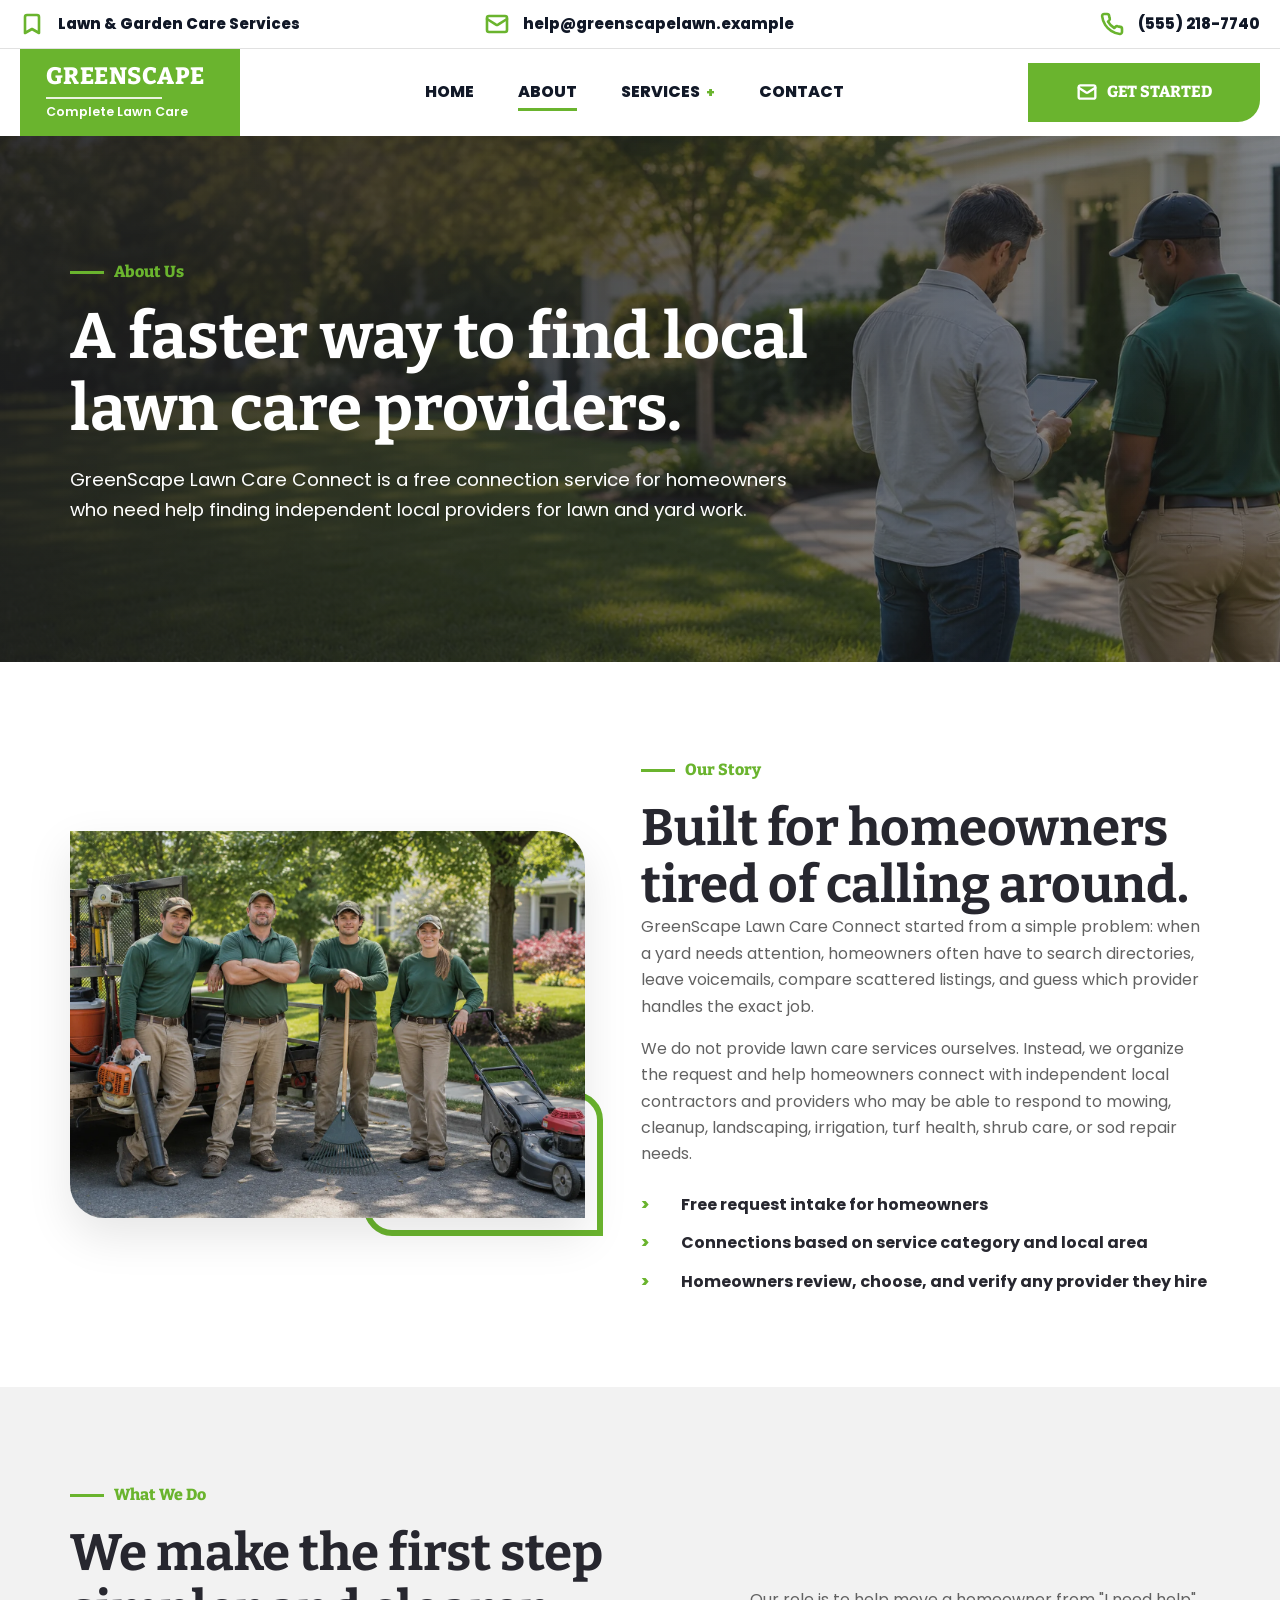
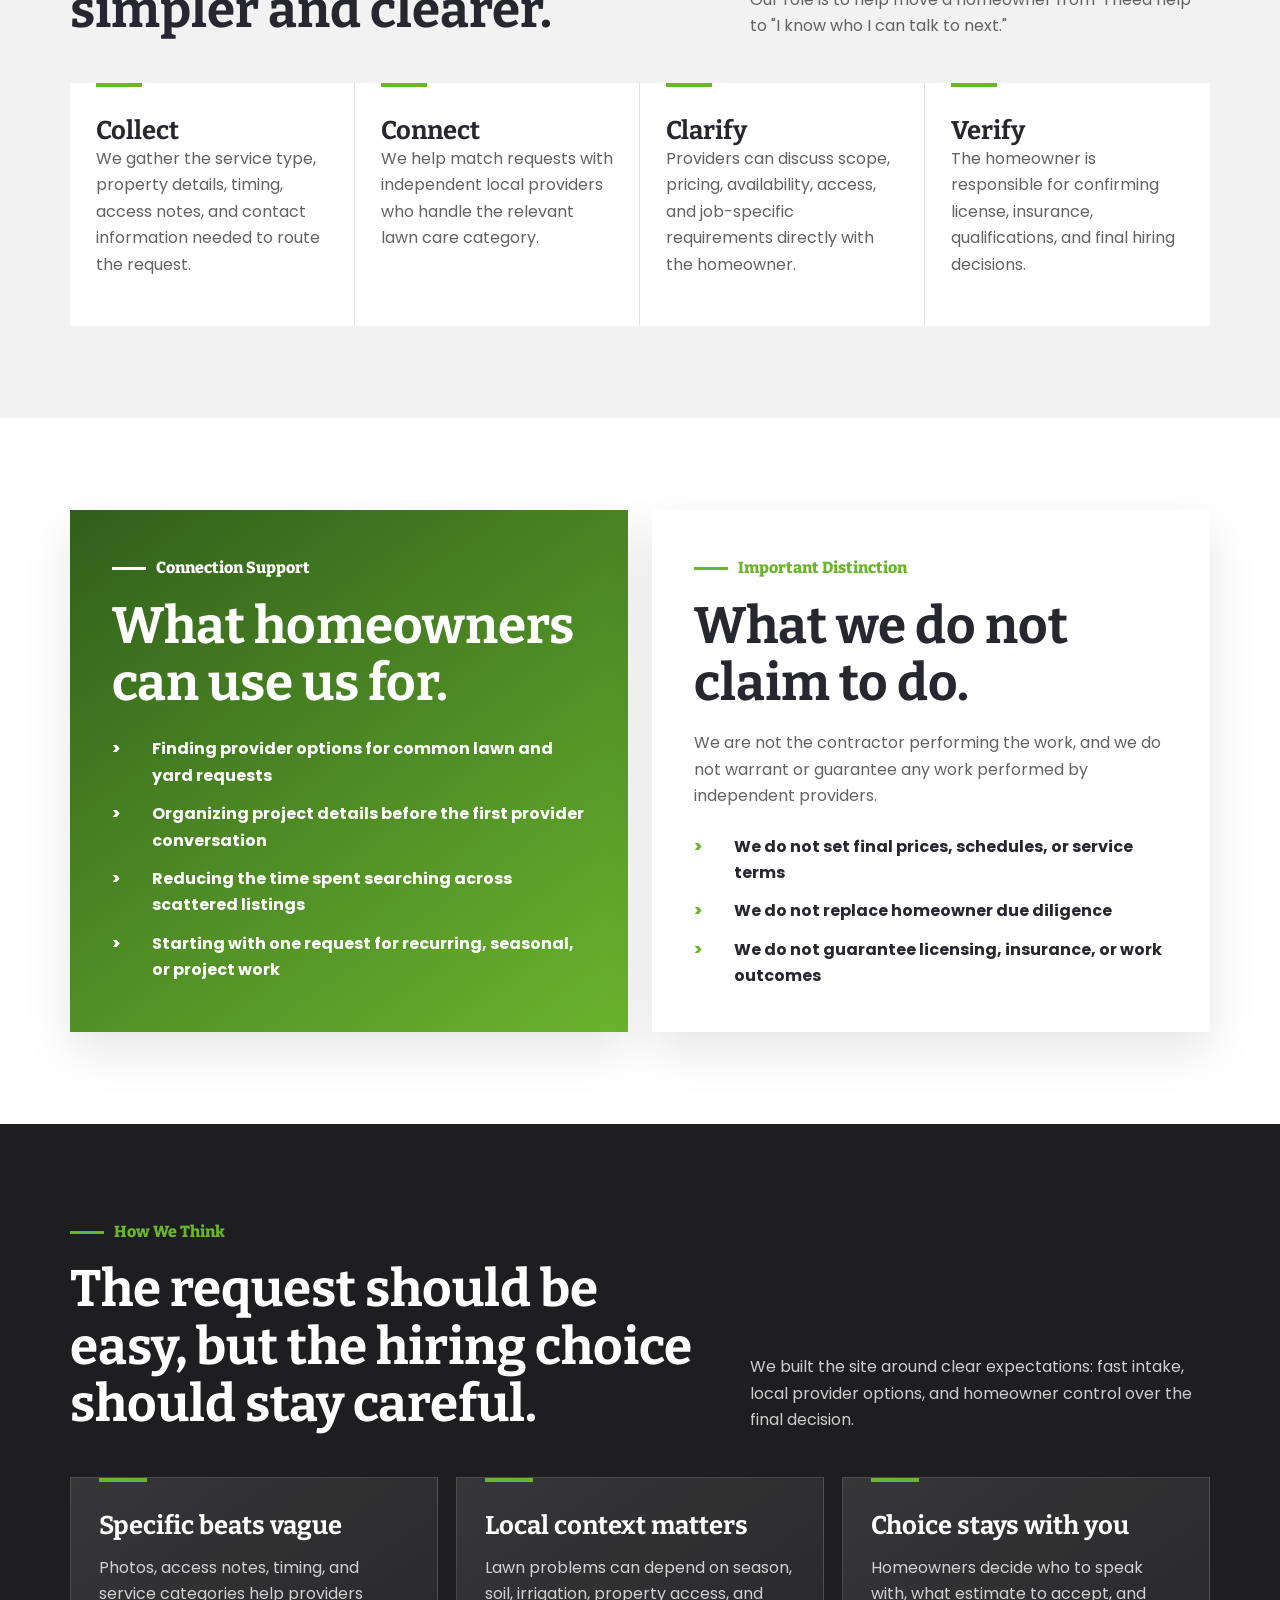
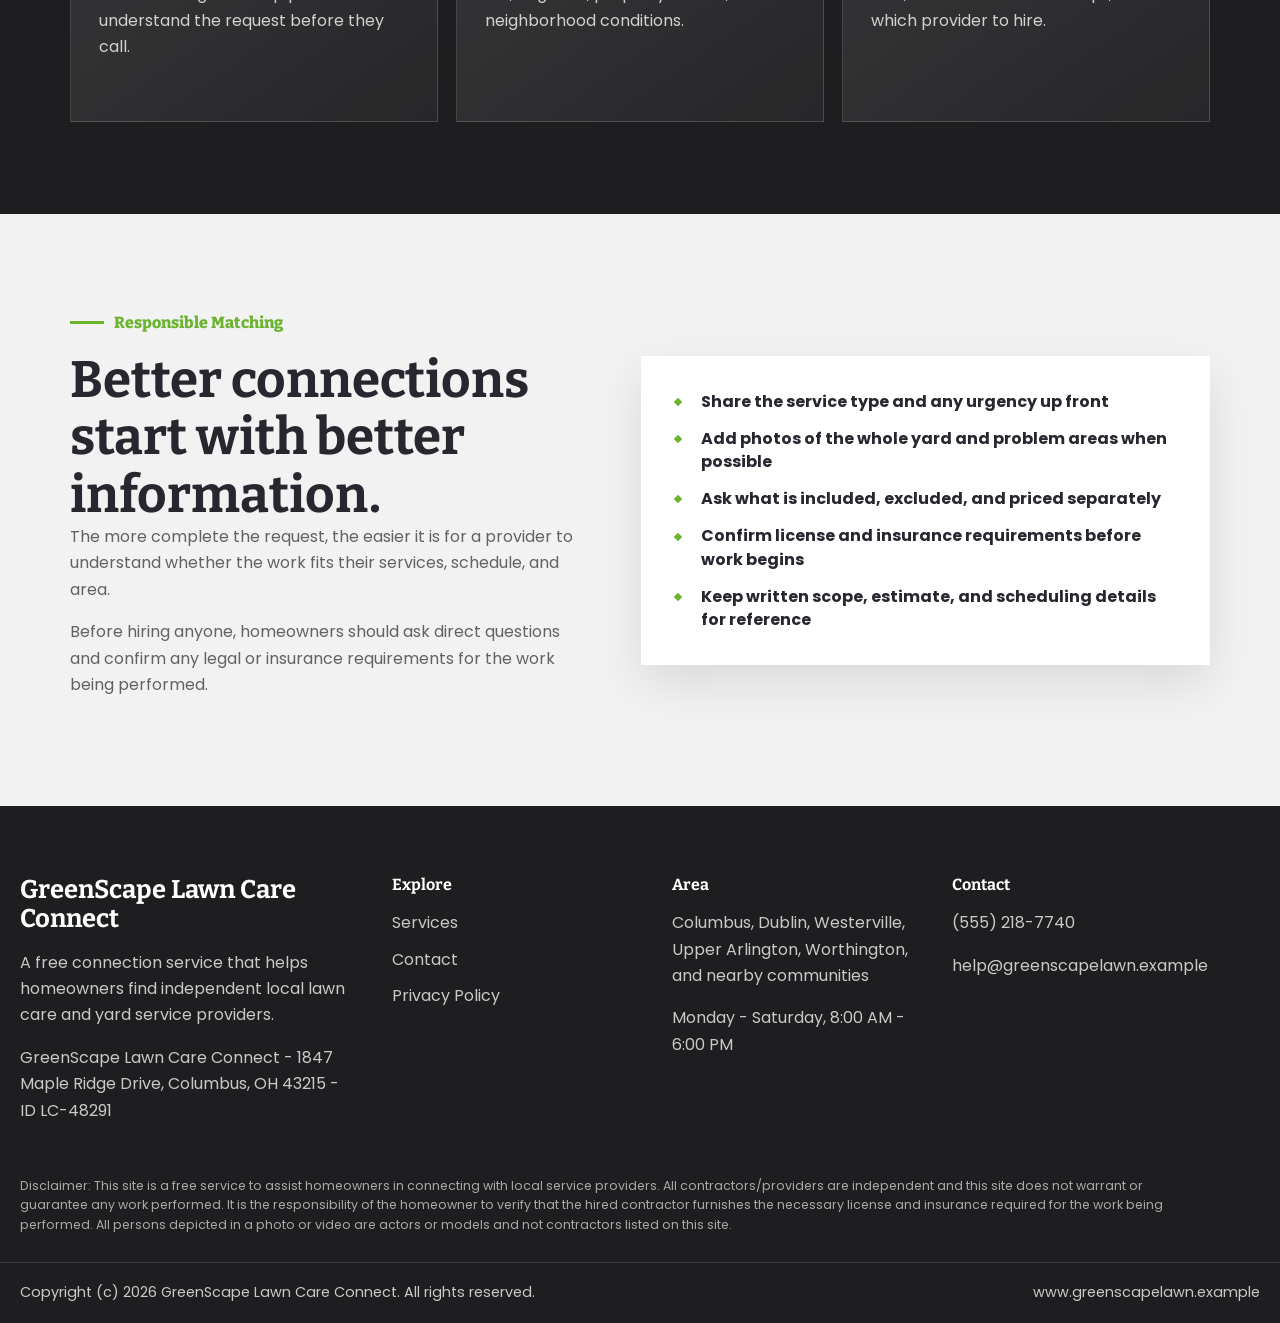
==== commit 6c64459b: "+" ====
--- a/about.html
+++ b/about.html
@@ -3,8 +3,8 @@
 <head>
   <meta charset="UTF-8">
   <meta name="viewport" content="width=device-width, initial-scale=1.0">
-  <title>About Our Lawn Care Company | GreenScape Complete Lawn Care</title>
-  <meta name="description" content="Learn about GreenScape Complete Lawn Care, a local full-cycle lawn care provider focused on reliable residential property maintenance.">
+  <title>About Our Lawn Care Connection Service | GreenScape Lawn Care Connect</title>
+  <meta name="description" content="Learn about GreenScape Lawn Care Connect, a free service that helps homeowners connect with independent local lawn care providers.">
   <link rel="preconnect" href="https://fonts.googleapis.com"><link rel="preconnect" href="https://fonts.gstatic.com" crossorigin>
   <link href="https://fonts.googleapis.com/css2?family=Bitter:wght@700;800&family=Poppins:wght@400;600;700;800&display=swap" rel="stylesheet">
   <link rel="stylesheet" href="css/styles.css"><script src="js/site-config.js" defer></script><script src="js/main.js" defer></script>
@@ -23,17 +23,153 @@
       <nav class="site-nav" aria-label="Primary navigation">
         <a href="index.html">Home</a>
         <a class="active" href="about.html">About</a>
-        <a href="services.html">Services</a>
+        <div class="nav-dropdown">
+          <a class="nav-drop-trigger" href="services.html">Services <span aria-hidden="true">+</span></a>
+          <div class="nav-dropdown-menu">
+            <a href="services.html">All Services</a>
+            <a href="services/lawn-maintenance.html">Lawn Maintenance</a>
+            <a href="services/fertilization-weed-control.html">Fertilization & Weed Control</a>
+            <a href="services/seasonal-cleanups.html">Seasonal Cleanups</a>
+            <a href="services/sod-repair.html">Sod Repair & Lawn Recovery</a>
+            <a href="services/landscape-installation.html">Landscape Installation</a>
+            <a href="services/tree-shrub-care.html">Tree & Shrub Care</a>
+            <a href="services/irrigation-support.html">Irrigation Support</a>
+          </div>
+        </div>
         <a href="contact.html">Contact</a>
       </nav>
       <a class="btn nav-cta anim-push" href="contact.html"><svg class="header-icon" aria-hidden="true" viewBox="0 0 24 24" fill="none" stroke="currentColor" stroke-linecap="round" stroke-linejoin="round"><rect width="20" height="16" x="2" y="4" rx="2"/><path d="m22 7-8.97 5.7a2 2 0 0 1-2.06 0L2 7"/></svg>Get Started</a>
     </div>
   </header>
   <main>
-    <section class="page-hero" style="--page-image:url('assets/images/section-about-team.webp')"><div class="section-inner" data-reveal="down"><span class="eyebrow">About us</span><h1>Residential lawn care built around the whole property.</h1><p>We are a local crew focused on dependable service, clean work, and practical recommendations that help homeowners protect their outdoor space.</p></div></section>
-    <section class="section"><div class="section-inner two-column"><div class="image-frame" data-reveal><img src="assets/images/section-about-team.webp" alt="GreenScape lawn care team with equipment"></div><div data-reveal="down"><span class="eyebrow">Our approach</span><h2>We connect the routine work with the long-term health of the yard.</h2><p>Mowing matters, but it is only one piece. A lawn can look uneven because of watering, shade, compaction, weak soil, heavy leaf cover, weed competition, or thin turf. Our work starts with observation and continues with steady maintenance.</p><p>That is why our team documents conditions during service visits and recommends the next sensible step instead of selling disconnected tasks.</p><ul class="check-list"><li>Clear service scopes before work begins</li><li>Crews trained to protect beds, hardscapes, and property edges</li><li>Seasonal planning for growth, heat, leaf drop, and recovery</li></ul></div></div></section>
-    <section class="section section-soft"><div class="section-inner"><div class="section-head" data-reveal><div><span class="eyebrow">What we value</span><h2>Reliable visits, careful cleanup, useful communication.</h2></div><p>Homeowners should not have to chase down answers after every service. We keep the process simple and visible.</p></div><div class="feature-grid"><article class="feature-card" data-reveal><span class="feature-icon">A</span><h3>Assessment</h3><p>We look for the cause behind lawn problems before recommending repairs.</p></article><article class="feature-card" data-reveal><span class="feature-icon">C</span><h3>Care</h3><p>Crews work carefully around beds, gates, patios, irrigation heads, and young plants.</p></article><article class="feature-card" data-reveal><span class="feature-icon">P</span><h3>Planning</h3><p>Maintenance schedules match the season instead of forcing the same visit pattern all year.</p></article><article class="feature-card" data-reveal><span class="feature-icon">R</span><h3>Results</h3><p>The goal is a lawn that stays clean, healthy, and easier to maintain over time.</p></article></div></div></section>
+    <section class="page-hero about-page-hero">
+      <div class="section-inner" data-reveal="down">
+        <span class="eyebrow">About us</span>
+        <h1>A faster way to find local lawn care providers.</h1>
+        <p>GreenScape Lawn Care Connect is a free connection service for homeowners who need help finding independent local providers for lawn and yard work.</p>
+      </div>
+    </section>
+
+    <section class="section">
+      <div class="section-inner two-column">
+        <div class="image-frame" data-reveal>
+          <img src="assets/images/section-about-team.webp" alt="Homeowner discussing lawn care needs with a local provider">
+        </div>
+        <div data-reveal="down">
+          <span class="eyebrow">Our story</span>
+          <h2>Built for homeowners tired of calling around.</h2>
+          <p>GreenScape Lawn Care Connect started from a simple problem: when a yard needs attention, homeowners often have to search directories, leave voicemails, compare scattered listings, and guess which provider handles the exact job.</p>
+          <p>We do not provide lawn care services ourselves. Instead, we organize the request and help homeowners connect with independent local contractors and providers who may be able to respond to mowing, cleanup, landscaping, irrigation, turf health, shrub care, or sod repair needs.</p>
+          <ul class="check-list">
+            <li>Free request intake for homeowners</li>
+            <li>Connections based on service category and local area</li>
+            <li>Homeowners review, choose, and verify any provider they hire</li>
+          </ul>
+        </div>
+      </div>
+    </section>
+
+    <section class="section section-soft">
+      <div class="section-inner">
+        <div class="section-head" data-reveal>
+          <div>
+            <span class="eyebrow">What we do</span>
+            <h2>We make the first step simpler and clearer.</h2>
+          </div>
+          <p>Our role is to help move a homeowner from "I need help" to "I know who I can talk to next."</p>
+        </div>
+        <div class="feature-grid">
+          <article class="feature-card" data-reveal>
+            <h3>Collect</h3>
+            <p>We gather the service type, property details, timing, access notes, and contact information needed to route the request.</p>
+          </article>
+          <article class="feature-card" data-reveal>
+            <h3>Connect</h3>
+            <p>We help match requests with independent local providers who handle the relevant lawn care category.</p>
+          </article>
+          <article class="feature-card" data-reveal>
+            <h3>Clarify</h3>
+            <p>Providers can discuss scope, pricing, availability, access, and job-specific requirements directly with the homeowner.</p>
+          </article>
+          <article class="feature-card" data-reveal>
+            <h3>Verify</h3>
+            <p>The homeowner is responsible for confirming license, insurance, qualifications, and final hiring decisions.</p>
+          </article>
+        </div>
+      </div>
+    </section>
+
+    <section class="section">
+      <div class="section-inner about-compare">
+        <div class="about-panel about-panel-green" data-reveal>
+          <span class="eyebrow">Connection support</span>
+          <h2>What homeowners can use us for.</h2>
+          <ul class="check-list">
+            <li>Finding provider options for common lawn and yard requests</li>
+            <li>Organizing project details before the first provider conversation</li>
+            <li>Reducing the time spent searching across scattered listings</li>
+            <li>Starting with one request for recurring, seasonal, or project work</li>
+          </ul>
+        </div>
+        <div class="about-panel" data-reveal="down">
+          <span class="eyebrow">Important distinction</span>
+          <h2>What we do not claim to do.</h2>
+          <p>We are not the contractor performing the work, and we do not warrant or guarantee any work performed by independent providers.</p>
+          <ul class="check-list">
+            <li>We do not set final prices, schedules, or service terms</li>
+            <li>We do not replace homeowner due diligence</li>
+            <li>We do not guarantee licensing, insurance, or work outcomes</li>
+          </ul>
+        </div>
+      </div>
+    </section>
+
+    <section class="section dark-band">
+      <div class="section-inner">
+        <div class="section-head" data-reveal>
+          <div>
+            <span class="eyebrow">How we think</span>
+            <h2>The request should be easy, but the hiring choice should stay careful.</h2>
+          </div>
+          <p>We built the site around clear expectations: fast intake, local provider options, and homeowner control over the final decision.</p>
+        </div>
+        <div class="principle-grid">
+          <article class="principle-card" data-reveal>
+            <h3>Specific beats vague</h3>
+            <p>Photos, access notes, timing, and service categories help providers understand the request before they call.</p>
+          </article>
+          <article class="principle-card" data-reveal>
+            <h3>Local context matters</h3>
+            <p>Lawn problems can depend on season, soil, irrigation, property access, and neighborhood conditions.</p>
+          </article>
+          <article class="principle-card" data-reveal>
+            <h3>Choice stays with you</h3>
+            <p>Homeowners decide who to speak with, what estimate to accept, and which provider to hire.</p>
+          </article>
+        </div>
+      </div>
+    </section>
+
+    <section class="section section-soft">
+      <div class="section-inner two-column">
+        <div data-reveal>
+          <span class="eyebrow">Responsible matching</span>
+          <h2>Better connections start with better information.</h2>
+          <p>The more complete the request, the easier it is for a provider to understand whether the work fits their services, schedule, and area.</p>
+          <p>Before hiring anyone, homeowners should ask direct questions and confirm any legal or insurance requirements for the work being performed.</p>
+        </div>
+        <div class="verify-panel" data-reveal="down">
+          <ul class="check-list">
+            <li>Share the service type and any urgency up front</li>
+            <li>Add photos of the whole yard and problem areas when possible</li>
+            <li>Ask what is included, excluded, and priced separately</li>
+            <li>Confirm license and insurance requirements before work begins</li>
+            <li>Keep written scope, estimate, and scheduling details for reference</li>
+          </ul>
+        </div>
+      </div>
+    </section>
   </main>
-  <footer class="site-footer"><div class="footer-inner"><div><h3 data-company></h3><p data-footer-text></p><p data-company-line></p></div><div><h4>Explore</h4><nav class="footer-links"><a href="services.html">Services</a><a href="contact.html">Contact</a><a href="privacy-policy.html">Privacy Policy</a></nav></div><div><h4>Area</h4><p data-service-area></p><p data-hours></p></div><div><h4>Contact</h4><p><a data-phone-href data-phone></a></p><p><a data-email-href data-email></a></p></div></div><div class="footer-bottom"><div class="footer-inner"><span data-copyright></span><span data-website></span></div></div></footer>
+  <footer class="site-footer"><div class="footer-inner"><div><h3 data-company></h3><p data-footer-text></p><p data-company-line></p></div><div><h4>Explore</h4><nav class="footer-links"><a href="services.html">Services</a><a href="contact.html">Contact</a><a href="privacy-policy.html">Privacy Policy</a></nav></div><div><h4>Area</h4><p data-service-area></p><p data-hours></p></div><div><h4>Contact</h4><p><a data-phone-href data-phone></a></p><p><a data-email-href data-email></a></p></div></div><div class="footer-disclaimer"><p data-disclaimer>Disclaimer: This site is a free service to assist homeowners in connecting with local service providers. All contractors/providers are independent and this site does not warrant or guarantee any work performed. It is the responsibility of the homeowner to verify that the hired contractor furnishes the necessary license and insurance required for the work being performed. All persons depicted in a photo or video are actors or models and not contractors listed on this site.</p></div><div class="footer-bottom"><div class="footer-inner"><span data-copyright></span><span data-website></span></div></div></footer>
 </body>
 </html>
--- a/css/styles.css
+++ b/css/styles.css
@@ -29,6 +29,56 @@
   background: var(--white);
 }
 
+body.nav-open {
+  overflow: hidden;
+}
+
+.floating-action {
+  position: fixed;
+  right: max(24px, env(safe-area-inset-right));
+  bottom: max(24px, env(safe-area-inset-bottom));
+  z-index: 55;
+  display: inline-flex;
+  align-items: center;
+  justify-content: center;
+  gap: 10px;
+  min-width: 132px;
+  min-height: 58px;
+  padding: 14px 22px;
+  color: var(--white);
+  background: linear-gradient(145deg, var(--green), var(--green-dark));
+  border: 2px solid rgba(255, 255, 255, 0.72);
+  border-radius: 0 0 22px 0;
+  box-shadow: 0 18px 38px rgba(30, 30, 32, 0.24);
+  font-weight: 800;
+  text-transform: uppercase;
+  opacity: 0;
+  visibility: hidden;
+  transform: translateY(22px);
+  transition: opacity 0.24s ease, visibility 0.24s ease, transform 0.24s ease, box-shadow 0.24s ease;
+}
+
+.floating-action.is-visible {
+  opacity: 1;
+  visibility: visible;
+  transform: translateY(0);
+}
+
+.floating-action:hover,
+.floating-action:focus-visible {
+  box-shadow: 0 24px 48px rgba(30, 30, 32, 0.32);
+  transform: translateY(-4px);
+}
+
+.floating-action svg {
+  width: 22px;
+  height: 22px;
+  stroke: currentColor;
+  stroke-width: 2.6;
+  stroke-linecap: round;
+  stroke-linejoin: round;
+}
+
 img {
   display: block;
   width: 100%;
@@ -186,7 +236,8 @@
   text-transform: uppercase;
 }
 
-.site-nav a {
+.site-nav a,
+.nav-drop-trigger {
   position: relative;
   display: inline-flex;
   align-items: center;
@@ -194,7 +245,8 @@
   padding: 8px 0;
 }
 
-.site-nav a::after {
+.site-nav a::after,
+.nav-drop-trigger::after {
   position: absolute;
   left: 0;
   bottom: 24px;
@@ -206,8 +258,77 @@
 }
 
 .site-nav a:hover::after,
-.site-nav a.active::after {
+.site-nav a.active::after,
+.nav-dropdown:hover .nav-drop-trigger::after,
+.nav-dropdown:focus-within .nav-drop-trigger::after,
+.nav-drop-trigger.active::after {
   width: 100%;
+}
+
+.nav-dropdown {
+  position: relative;
+  display: inline-flex;
+  align-items: stretch;
+}
+
+.nav-drop-trigger {
+  gap: 6px;
+}
+
+.nav-drop-trigger span {
+  color: var(--green);
+  font-size: 0.9rem;
+  line-height: 1;
+  transition: transform 0.22s ease;
+}
+
+.nav-dropdown:hover .nav-drop-trigger span,
+.nav-dropdown:focus-within .nav-drop-trigger span {
+  transform: rotate(45deg);
+}
+
+.nav-dropdown-menu {
+  position: absolute;
+  top: calc(100% - 12px);
+  left: 50%;
+  z-index: 40;
+  display: grid;
+  width: 320px;
+  padding: 14px;
+  background: var(--white);
+  box-shadow: var(--shadow);
+  opacity: 0;
+  visibility: hidden;
+  transform: translate(-50%, 12px);
+  transition: opacity 0.22s ease, visibility 0.22s ease, transform 0.22s ease;
+}
+
+.nav-dropdown:hover .nav-dropdown-menu,
+.nav-dropdown:focus-within .nav-dropdown-menu {
+  opacity: 1;
+  visibility: visible;
+  transform: translate(-50%, 0);
+}
+
+.nav-dropdown-menu a {
+  min-height: 0;
+  padding: 12px 14px;
+  color: var(--ink);
+  font-size: 0.86rem;
+  line-height: 1.25;
+  text-transform: none;
+  transition: color 0.2s ease, background 0.2s ease, padding-left 0.2s ease;
+}
+
+.nav-dropdown-menu a::after {
+  display: none;
+}
+
+.nav-dropdown-menu a:hover,
+.nav-dropdown-menu a:focus-visible {
+  padding-left: 20px;
+  color: var(--green-dark);
+  background: var(--soft);
 }
 
 .nav-cta {
@@ -280,14 +401,14 @@
 .hero-grid {
   display: grid;
   grid-template-columns: minmax(0, 0.92fr) minmax(0, 1.08fr);
-  min-height: 560px;
+  min-height: 500px;
 }
 
 .hero-copy {
   position: relative;
   display: flex;
   align-items: center;
-  padding: 4.4vw 7vw 5vw max(40px, calc((100vw - 1440px) / 2 + 40px));
+  padding: 3.4vw 7vw 3.8vw max(40px, calc((100vw - 1440px) / 2 + 40px));
   overflow: hidden;
 }
 
@@ -329,12 +450,12 @@
 }
 
 .hero h1 {
-  font-size: clamp(2.25rem, 4.4vw, 4.25rem);
+  font-size: clamp(2.15rem, 4vw, 3.85rem);
 }
 
 .hero p {
   max-width: 560px;
-  margin: 22px 0 32px;
+  margin: 18px 0 26px;
   color: rgba(255, 255, 255, 0.8);
   font-size: clamp(1rem, 2vw, 1.25rem);
 }
@@ -346,7 +467,7 @@
 }
 
 .hero-media {
-  min-height: 430px;
+  min-height: 390px;
   background: linear-gradient(rgba(0, 0, 0, 0.16), rgba(0, 0, 0, 0.16)),
     url("../assets/images/hero-lawn-care.webp") center / cover no-repeat;
 }
@@ -379,7 +500,7 @@
   position: relative;
   z-index: 3;
   width: var(--content);
-  margin: -72px auto 0;
+  margin: -40px auto 0;
   background: var(--white);
   box-shadow: var(--shadow);
 }
@@ -390,11 +511,24 @@
 }
 
 .feature-card {
+  position: relative;
+  overflow: hidden;
   min-height: 190px;
-  padding: 32px 26px;
+  padding: 34px 26px 32px;
   border-right: 1px solid var(--line);
   background: var(--white);
   transition: transform 0.3s ease, box-shadow 0.3s ease;
+}
+
+.feature-card::before {
+  position: absolute;
+  top: 0;
+  left: 26px;
+  width: 46px;
+  height: 4px;
+  content: "";
+  background: var(--green);
+  transition: width 0.28s ease;
 }
 
 .feature-card:last-child {
@@ -404,6 +538,10 @@
 .feature-card:hover {
   transform: translateY(-8px);
   box-shadow: var(--shadow);
+}
+
+.feature-card:hover::before {
+  width: calc(100% - 52px);
 }
 
 .feature-icon,
@@ -480,6 +618,120 @@
   gap: 28px;
 }
 
+.service-group-grid {
+  display: grid;
+  grid-template-columns: repeat(3, 1fr);
+  gap: 22px;
+}
+
+.service-group {
+  position: relative;
+  display: flex;
+  align-items: flex-end;
+  min-height: 430px;
+  overflow: hidden;
+  color: var(--white);
+  background: var(--coal);
+  box-shadow: 0 12px 32px rgba(0, 0, 0, 0.08);
+  transition: transform 0.35s ease, box-shadow 0.35s ease;
+}
+
+.service-group img {
+  position: absolute;
+  inset: 0;
+  height: 100%;
+  width: 100%;
+  object-fit: cover;
+  transition: transform 0.45s ease;
+}
+
+.service-group::after {
+  position: absolute;
+  inset: 0;
+  content: "";
+  background: linear-gradient(180deg, rgba(30, 30, 32, 0.08) 0%, rgba(30, 30, 32, 0.5) 48%, rgba(30, 30, 32, 0.92) 100%);
+  transition: background 0.35s ease;
+}
+
+.service-group:hover,
+.service-group:focus-within {
+  transform: translateY(-8px);
+  box-shadow: 0 24px 54px rgba(0, 0, 0, 0.18);
+}
+
+.service-group:hover img {
+  transform: scale(1.04);
+}
+
+.service-group:hover::after,
+.service-group:focus-within::after {
+  background: linear-gradient(180deg, rgba(30, 30, 32, 0.02) 0%, rgba(30, 30, 32, 0.42) 42%, rgba(30, 30, 32, 0.96) 100%);
+}
+
+.service-group > div {
+  position: relative;
+  z-index: 1;
+  display: flex;
+  flex-direction: column;
+  width: 100%;
+  min-height: 258px;
+  padding: 30px;
+}
+
+.service-group h3 {
+  margin-bottom: 10px;
+  color: var(--white);
+}
+
+.service-group p {
+  margin-bottom: 20px;
+  color: rgba(255, 255, 255, 0.82);
+}
+
+.service-group .service-icon {
+  background: var(--white);
+  color: var(--green-dark);
+}
+
+.mini-links {
+  display: grid;
+  gap: 0;
+  margin-top: auto;
+  min-height: 132px;
+  align-content: end;
+}
+
+.mini-links a {
+  display: flex;
+  align-items: center;
+  justify-content: space-between;
+  gap: 12px;
+  padding: 11px 0;
+  border-top: 1px solid rgba(255, 255, 255, 0.24);
+  color: var(--white);
+  font-weight: 800;
+  transition: color 0.25s ease, padding-left 0.25s ease, border-color 0.25s ease;
+}
+
+.mini-links a::after {
+  content: ">";
+  color: var(--white);
+  transition: transform 0.25s ease, color 0.25s ease;
+}
+
+.mini-links a:hover,
+.mini-links a:focus-visible {
+  padding-left: 8px;
+  color: #d8f4c6;
+  border-color: rgba(216, 244, 198, 0.56);
+}
+
+.mini-links a:hover::after,
+.mini-links a:focus-visible::after {
+  color: #d8f4c6;
+  transform: translateX(5px);
+}
+
 .service-card {
   display: flex;
   flex-direction: column;
@@ -520,15 +772,408 @@
   color: var(--green);
 }
 
-.dark-band,
-.cta-band {
-  position: relative;
+.service-path-grid {
+  display: grid;
+  grid-template-columns: repeat(3, 1fr);
+  gap: 18px;
+}
+
+.service-path-card {
+  position: relative;
+  overflow: hidden;
+  min-height: 255px;
+  padding: 32px 28px 30px;
+  background: var(--white);
+  box-shadow: 0 10px 28px rgba(0, 0, 0, 0.07);
+  transition: transform 0.28s ease, box-shadow 0.28s ease;
+}
+
+.service-path-card::before {
+  position: absolute;
+  top: 0;
+  left: 28px;
+  width: 48px;
+  height: 4px;
+  content: "";
+  background: var(--green);
+  transition: width 0.28s ease;
+}
+
+.service-path-card:hover {
+  transform: translateY(-8px);
+  box-shadow: var(--shadow);
+}
+
+.service-path-card:hover::before {
+  width: calc(100% - 56px);
+}
+
+.service-3d-icon {
+  position: relative;
+  display: grid;
+  place-items: center;
+  width: 74px;
+  height: 74px;
+  margin-bottom: 22px;
+  color: var(--white);
+  background:
+    radial-gradient(circle at 28% 22%, rgba(255, 255, 255, 0.56), transparent 25%),
+    linear-gradient(145deg, #8ed64f 0%, #5eaa28 48%, #285515 100%);
+  border: 1px solid rgba(255, 255, 255, 0.32);
+  border-radius: 0 0 24px 0;
+  box-shadow: 0 18px 30px rgba(49, 95, 27, 0.26), inset 0 1px 0 rgba(255, 255, 255, 0.42);
+  transform: translateZ(0);
+  transition: transform 0.28s ease, box-shadow 0.28s ease;
+}
+
+.service-3d-icon::after {
+  position: absolute;
+  inset: 8px;
+  content: "";
+  border-radius: 0 0 18px 0;
+  border: 1px solid rgba(255, 255, 255, 0.18);
+  pointer-events: none;
+}
+
+.service-3d-icon svg,
+.service-3d-icon [data-lucide] {
+  position: relative;
+  z-index: 1;
+  width: 40px;
+  height: 40px;
+  stroke: currentColor;
+  stroke-width: 1.9;
+  stroke-linecap: round;
+  stroke-linejoin: round;
+  filter: drop-shadow(0 3px 4px rgba(0, 0, 0, 0.22));
+}
+
+.service-path-card:hover .service-3d-icon,
+.service-category-block:hover .service-3d-icon {
+  transform: translateY(-5px) rotate(-2deg);
+  box-shadow: 0 24px 38px rgba(49, 95, 27, 0.34), inset 0 1px 0 rgba(255, 255, 255, 0.48);
+}
+
+.service-path-card span {
+  display: inline-flex;
+  margin-bottom: 18px;
+  color: var(--green-dark);
+  font-size: 0.78rem;
+  font-weight: 800;
+  text-transform: uppercase;
+}
+
+.service-path-card h3 {
+  margin-bottom: 14px;
+}
+
+.service-category-stack {
+  display: grid;
+  gap: 34px;
+}
+
+.service-category-block {
+  display: grid;
+  grid-template-columns: minmax(0, 0.9fr) minmax(0, 1.1fr);
+  min-height: 520px;
+  background: var(--white);
+  box-shadow: var(--shadow);
+}
+
+.service-category-reverse {
+  grid-template-columns: minmax(0, 1.1fr) minmax(0, 0.9fr);
+}
+
+.service-category-reverse .service-category-media {
+  order: 2;
+}
+
+.service-category-media {
+  min-height: 100%;
   overflow: hidden;
   background: var(--coal);
 }
 
-.dark-band .section-inner,
-.cta-band .section-inner {
+.service-category-media img {
+  height: 100%;
+  min-height: 520px;
+  object-fit: cover;
+  transition: transform 0.45s ease;
+}
+
+.service-category-block:hover .service-category-media img {
+  transform: scale(1.035);
+}
+
+.service-category-content {
+  display: flex;
+  flex-direction: column;
+  justify-content: center;
+  padding: 46px;
+}
+
+.service-category-kicker {
+  display: flex;
+  align-items: center;
+  gap: 16px;
+  margin-bottom: 20px;
+}
+
+.service-category-kicker .service-3d-icon {
+  flex: 0 0 auto;
+  width: 68px;
+  height: 68px;
+  margin: 0;
+}
+
+.service-category-kicker .service-3d-icon svg,
+.service-category-kicker .service-3d-icon [data-lucide] {
+  width: 36px;
+  height: 36px;
+}
+
+.service-category-kicker .eyebrow {
+  margin: 0;
+}
+
+.service-category-content h2 {
+  margin-bottom: 18px;
+}
+
+.service-topic-list {
+  display: grid;
+  gap: 12px;
+  margin-top: 24px;
+}
+
+.service-topic-list a {
+  display: grid;
+  gap: 6px;
+  padding: 18px 20px;
+  border-left: 4px solid var(--green);
+  background: var(--soft);
+  transition: transform 0.25s ease, background 0.25s ease, box-shadow 0.25s ease;
+}
+
+.service-topic-list a:hover,
+.service-topic-list a:focus-visible {
+  transform: translateX(8px);
+  background: var(--white);
+  box-shadow: 0 12px 28px rgba(0, 0, 0, 0.08);
+}
+
+.service-topic-list strong {
+  color: var(--ink);
+  font-family: "Bitter", Georgia, serif;
+  font-size: 1.18rem;
+  line-height: 1.2;
+}
+
+.service-topic-list span {
+  color: var(--muted);
+}
+
+.need-grid {
+  display: grid;
+  grid-template-columns: repeat(4, 1fr);
+  gap: 1px;
+  background: var(--line);
+}
+
+.need-item {
+  min-height: 260px;
+  padding: 30px 26px;
+  background: var(--white);
+}
+
+.need-item span {
+  display: inline-flex;
+  margin-bottom: 18px;
+  color: var(--green-dark);
+  font-weight: 800;
+  text-transform: uppercase;
+}
+
+.need-item h3 {
+  margin-bottom: 14px;
+}
+
+.verify-panel {
+  padding: 34px;
+  background: var(--white);
+  box-shadow: var(--shadow);
+}
+
+.verify-panel .check-list {
+  gap: 14px;
+  margin-top: 0;
+}
+
+.verify-panel .check-list li {
+  grid-template-columns: 14px minmax(0, 1fr);
+  align-items: start;
+  gap: 12px;
+  line-height: 1.45;
+}
+
+.verify-panel .check-list li::before {
+  width: 6px;
+  height: 6px;
+  margin-top: 0.58em;
+  content: "";
+  background: var(--green);
+  transform: rotate(45deg);
+}
+
+.about-compare {
+  display: grid;
+  grid-template-columns: minmax(0, 1fr) minmax(0, 1fr);
+  gap: 24px;
+}
+
+.about-panel {
+  min-height: 390px;
+  padding: 42px;
+  background: var(--white);
+  box-shadow: var(--shadow);
+}
+
+.about-panel-green {
+  color: var(--white);
+  background: linear-gradient(145deg, var(--green-dark), var(--green));
+}
+
+.about-panel-green .eyebrow,
+.about-panel-green h2,
+.about-panel-green p,
+.about-panel-green .check-list li,
+.about-panel-green .check-list li::before {
+  color: var(--white);
+}
+
+.about-panel h2 {
+  margin-bottom: 18px;
+}
+
+.principle-grid {
+  display: grid;
+  grid-template-columns: repeat(3, 1fr);
+  gap: 18px;
+}
+
+.principle-card {
+  position: relative;
+  overflow: hidden;
+  min-height: 245px;
+  padding: 34px 28px;
+  background: linear-gradient(145deg, rgba(255, 255, 255, 0.11), rgba(255, 255, 255, 0.04));
+  border: 1px solid rgba(255, 255, 255, 0.14);
+  transition: transform 0.28s ease, border-color 0.28s ease, background 0.28s ease;
+}
+
+.principle-card::before {
+  position: absolute;
+  top: 0;
+  left: 28px;
+  width: 48px;
+  height: 4px;
+  content: "";
+  background: var(--green);
+  transition: width 0.28s ease;
+}
+
+.principle-card:hover {
+  transform: translateY(-8px);
+  border-color: rgba(106, 180, 46, 0.62);
+  background: linear-gradient(145deg, rgba(255, 255, 255, 0.14), rgba(106, 180, 46, 0.08));
+}
+
+.principle-card:hover::before {
+  width: calc(100% - 56px);
+}
+
+.principle-card h3 {
+  margin-bottom: 14px;
+  color: var(--white);
+}
+
+.faq-accordion {
+  display: grid;
+  gap: 14px;
+  max-width: 920px;
+}
+
+.faq-item {
+  background: var(--white);
+  border-left: 6px solid var(--green);
+  box-shadow: 0 10px 28px rgba(0, 0, 0, 0.08);
+}
+
+.faq-question {
+  display: flex;
+  align-items: center;
+  justify-content: space-between;
+  gap: 18px;
+  width: 100%;
+  min-height: 76px;
+  padding: 22px 26px;
+  border: 0;
+  color: var(--ink);
+  background: transparent;
+  font: inherit;
+  font-family: "Bitter", Georgia, serif;
+  font-size: 1.25rem;
+  font-weight: 800;
+  line-height: 1.2;
+  text-align: left;
+  cursor: pointer;
+}
+
+.faq-toggle {
+  position: relative;
+  flex: 0 0 auto;
+  width: 28px;
+  height: 28px;
+  border-radius: 0 0 10px 0;
+  background: var(--green);
+}
+
+.faq-toggle::before,
+.faq-toggle::after {
+  position: absolute;
+  left: 7px;
+  top: 13px;
+  width: 14px;
+  height: 2px;
+  content: "";
+  background: var(--white);
+  transition: transform 0.2s ease;
+}
+
+.faq-toggle::after {
+  transform: rotate(90deg);
+}
+
+.faq-item.is-open .faq-toggle::after {
+  transform: rotate(0);
+}
+
+.faq-panel {
+  padding: 0 26px 24px;
+}
+
+.faq-panel p {
+  max-width: 760px;
+  margin: 0;
+}
+
+.dark-band {
+  position: relative;
+  overflow: hidden;
+  background: var(--coal);
+}
+
+.dark-band .section-inner {
   position: relative;
   z-index: 1;
 }
@@ -538,38 +1183,175 @@
   color: rgba(255, 255, 255, 0.78);
 }
 
+.cta-band {
+  position: relative;
+  overflow: hidden;
+  min-height: 480px;
+  background: linear-gradient(rgba(30, 30, 32, 0.24), rgba(30, 30, 32, 0.24)),
+    url("../assets/images/cta-parallax-lawn.webp") center / cover fixed no-repeat;
+}
+
+.cta-overlay {
+  display: flex;
+  align-items: center;
+  min-height: 480px;
+  padding: 108px 0;
+  background: linear-gradient(90deg, rgba(30, 30, 32, 0.9) 0%, rgba(30, 30, 32, 0.7) 44%, rgba(30, 30, 32, 0.18) 100%);
+}
+
+.cta-inner {
+  display: grid;
+  grid-template-columns: minmax(0, 0.9fr) auto;
+  gap: 44px;
+  align-items: center;
+}
+
+.cta-inner h2 {
+  max-width: 760px;
+}
+
+.cta-inner p {
+  max-width: 650px;
+  margin-top: 18px;
+  font-size: 1.12rem;
+}
+
+.cta-actions {
+  display: flex;
+  flex-wrap: wrap;
+  justify-content: flex-end;
+  gap: 14px;
+}
+
 .process-grid {
   display: grid;
   grid-template-columns: repeat(4, 1fr);
-  gap: 1px;
-  background: rgba(255, 255, 255, 0.16);
+  gap: 18px;
 }
 
 .process-step {
-  padding: 30px;
-  background: rgba(255, 255, 255, 0.04);
-}
-
-.process-step span {
+  position: relative;
+  display: flex;
+  flex-direction: column;
+  justify-content: flex-end;
+  overflow: hidden;
+  min-height: 275px;
+  padding: 132px 28px 30px;
+  background: linear-gradient(145deg, rgba(255, 255, 255, 0.1), rgba(255, 255, 255, 0.035));
+  border: 1px solid rgba(255, 255, 255, 0.16);
+  box-shadow: 0 18px 44px rgba(0, 0, 0, 0.16);
+  transition: transform 0.28s ease, border-color 0.28s ease, background 0.28s ease, box-shadow 0.28s ease;
+}
+
+.process-step::before {
+  position: absolute;
+  inset: 0 0 auto;
+  height: 4px;
+  content: "";
+  background: linear-gradient(90deg, var(--green), var(--green-light));
+  transform: scaleX(0.45);
+  transform-origin: left;
+  transition: transform 0.28s ease;
+}
+
+.process-step::after {
+  position: absolute;
+  right: -44px;
+  bottom: -44px;
+  z-index: 0;
+  width: 120px;
+  height: 120px;
+  content: "";
+  background: radial-gradient(circle, rgba(106, 180, 46, 0.24), transparent 68%);
+  opacity: 0;
+  transition: opacity 0.28s ease, transform 0.28s ease;
+}
+
+.process-step:hover {
+  transform: translateY(-8px);
+  border-color: rgba(106, 180, 46, 0.66);
+  background: linear-gradient(145deg, rgba(255, 255, 255, 0.15), rgba(106, 180, 46, 0.08));
+  box-shadow: 0 24px 56px rgba(0, 0, 0, 0.24);
+}
+
+.process-step:hover::before {
+  transform: scaleX(1);
+}
+
+.process-step:hover::after {
+  opacity: 1;
+  transform: translate(-10px, -10px);
+}
+
+.process-visual {
+  position: absolute;
+  top: -18px;
+  right: -18px;
+  z-index: 0;
   display: inline-grid;
   place-items: center;
-  width: 46px;
-  height: 46px;
-  margin-bottom: 16px;
+  width: 150px;
+  height: 150px;
+  color: rgba(255, 255, 255, 0.34);
+  opacity: 0.86;
+  pointer-events: none;
+  background: linear-gradient(145deg, rgba(106, 180, 46, 0.58), rgba(106, 180, 46, 0.16));
+  border: 1px solid rgba(106, 180, 46, 0.36);
+  border-radius: 0 0 0 46px;
+  box-shadow: inset 0 1px 0 rgba(255, 255, 255, 0.16);
+  transition: transform 0.28s ease, color 0.28s ease, background 0.28s ease, opacity 0.28s ease;
+}
+
+.process-icon {
+  width: 86px;
+  height: 86px;
+  stroke: currentColor;
+  stroke-width: 1.75;
+  stroke-linecap: round;
+  stroke-linejoin: round;
+}
+
+.process-step:hover .process-visual {
+  color: rgba(255, 255, 255, 0.56);
+  opacity: 1;
+  background: linear-gradient(145deg, rgba(106, 180, 46, 0.78), rgba(106, 180, 46, 0.24));
+  transform: translate(-8px, 8px) scale(1.05);
+}
+
+.process-step h3 {
+  position: relative;
+  z-index: 2;
+  margin-bottom: 14px;
   color: var(--white);
-  background: var(--green);
-  border-radius: 0 0 16px 0;
-  font-weight: 800;
-}
-
-.process-step h3 {
-  color: var(--white);
+}
+
+.process-step p {
+  position: relative;
+  z-index: 2;
+  margin: 0;
 }
 
 .gallery {
   display: grid;
   grid-template-columns: 1fr 1fr;
   gap: 28px;
+}
+
+.request-prep {
+  display: grid;
+  grid-template-columns: minmax(0, 0.9fr) minmax(0, 1.1fr);
+  gap: 42px;
+  align-items: center;
+}
+
+.prep-card {
+  padding: 34px;
+  background: var(--white);
+  box-shadow: var(--shadow);
+}
+
+.prep-card h2 {
+  margin-bottom: 18px;
 }
 
 .carousel {
@@ -638,6 +1420,26 @@
     var(--page-image, url("../assets/images/section-about-team.webp")) center / cover no-repeat;
 }
 
+.about-page-hero {
+  --page-image: url("../assets/images/about-hero-provider-match.webp");
+}
+
+.services-page-hero {
+  --page-image: url("../assets/images/services-hero-categories.webp");
+}
+
+.page-hero[style*="section-contact-arrival"] {
+  --page-image: url("../assets/images/section-contact-arrival.webp") !important;
+}
+
+.page-hero[style*="section-yard-assessment"] {
+  --page-image: url("../assets/images/section-yard-assessment.webp") !important;
+}
+
+.page-hero[style*="service-fertilization"] {
+  --page-image: url("../assets/images/service-fertilization.webp") !important;
+}
+
 .page-hero .section-inner {
   max-width: 860px;
   margin-left: max(20px, calc((100vw - 1140px) / 2));
@@ -700,6 +1502,29 @@
   padding: 34px;
   background: var(--white);
   box-shadow: var(--shadow);
+}
+
+.policy-card {
+  max-width: 980px;
+}
+
+.policy-card h2 {
+  margin-bottom: 18px;
+}
+
+.policy-card h3 {
+  margin: 30px 0 12px;
+}
+
+.policy-card p {
+  max-width: 880px;
+}
+
+.policy-card ul {
+  display: grid;
+  gap: 10px;
+  margin: 16px 0 0;
+  padding-left: 22px;
 }
 
 .contact-card {
@@ -792,6 +1617,20 @@
   border-top: 1px solid rgba(255, 255, 255, 0.12);
 }
 
+.footer-disclaimer {
+  width: var(--container);
+  margin: 0 auto;
+  padding: 0 0 28px;
+  color: rgba(255, 255, 255, 0.62);
+  font-size: 0.78rem;
+  line-height: 1.55;
+}
+
+.footer-disclaimer p {
+  max-width: 1180px;
+  margin: 0;
+}
+
 .footer-bottom .footer-inner {
   display: flex;
   justify-content: space-between;
@@ -860,21 +1699,50 @@
   .hero-grid,
   .two-column,
   .section-head,
+  .cta-inner,
+  .about-compare,
+  .service-category-block,
+  .service-category-reverse,
   .service-layout,
   .contact-grid,
-  .gallery {
+  .gallery,
+  .request-prep {
     grid-template-columns: 1fr;
   }
 
+  .service-category-reverse .service-category-media {
+    order: 0;
+  }
+
+  .service-category-media img {
+    height: 380px;
+    min-height: 0;
+  }
+
   .hero-copy {
-    padding: 64px 40px;
+    padding: 52px 40px;
   }
 
   .hero-media {
-    min-height: 380px;
+    min-height: 330px;
+  }
+
+  .cta-band {
+    background-attachment: scroll;
+  }
+
+  .cta-overlay {
+    padding: 82px 0;
+  }
+
+  .cta-actions {
+    justify-content: flex-start;
   }
 
   .feature-grid,
+  .need-grid,
+  .service-path-grid,
+  .principle-grid,
   .process-grid,
   .stats-grid,
   .footer-inner {
@@ -883,6 +1751,18 @@
 
   .services-grid {
     grid-template-columns: repeat(2, 1fr);
+  }
+
+  .service-group-grid {
+    grid-template-columns: 1fr;
+  }
+
+  .service-group {
+    min-height: 360px;
+  }
+
+  .service-group > div {
+    min-height: 240px;
   }
 
   .sidebar-card {
@@ -905,10 +1785,10 @@
     display: inline-grid;
     place-items: center;
     justify-self: end;
-    position: absolute;
+    position: relative;
     right: 20px;
     top: 20px;
-    z-index: 2;
+    z-index: 61;
     border-color: var(--green);
     background: var(--green);
     color: var(--white);
@@ -916,30 +1796,95 @@
   }
 
   .site-nav {
-    position: absolute;
-    top: 86px;
-    left: 12px;
-    right: 12px;
-    display: none;
+    position: fixed;
+    inset: 0;
+    z-index: 60;
+    display: flex;
     flex-direction: column;
     align-items: stretch;
     gap: 0;
-    padding: 18px;
+    width: 100%;
+    height: 100vh;
+    height: 100dvh;
+    padding: 112px max(24px, calc((100vw - 520px) / 2)) 34px;
+    overflow-y: auto;
+    overscroll-behavior: contain;
     background: var(--white);
-    box-shadow: var(--shadow);
+    box-shadow: 18px 0 45px rgba(0, 0, 0, 0.18);
+    opacity: 0;
+    visibility: hidden;
+    transform: translateX(-100%);
+    transition: transform 0.36s ease, opacity 0.24s ease, visibility 0.24s ease;
+    -webkit-overflow-scrolling: touch;
   }
 
   .site-nav.is-open {
-    display: flex;
-  }
-
-  .site-nav a {
+    opacity: 1;
+    visibility: visible;
+    transform: translateX(0);
+  }
+
+  .site-nav a,
+  .nav-drop-trigger {
+    align-self: flex-start;
+    justify-self: start;
     min-height: auto;
-    padding: 14px 6px;
-  }
-
-  .site-nav a::after {
+    padding: 16px 4px;
+    font-size: clamp(1.25rem, 4vw, 2rem);
+    line-height: 1.15;
+  }
+
+  .site-nav a::after,
+  .nav-drop-trigger::after {
     bottom: 8px;
+  }
+
+  .nav-dropdown {
+    display: grid;
+  }
+
+  .nav-dropdown-menu {
+    position: static;
+    width: 100%;
+    max-height: 0;
+    padding: 0 0 0 14px;
+    overflow: hidden;
+    background: transparent;
+    box-shadow: none;
+    opacity: 0;
+    visibility: hidden;
+    transform: none;
+    transition: max-height 0.28s ease, opacity 0.2s ease, visibility 0.2s ease, padding 0.28s ease;
+  }
+
+  .nav-dropdown.is-open .nav-dropdown-menu {
+    max-height: 420px;
+    padding-bottom: 12px;
+    opacity: 1;
+    visibility: visible;
+  }
+
+  .nav-dropdown:hover .nav-dropdown-menu,
+  .nav-dropdown:focus-within .nav-dropdown-menu,
+  .nav-dropdown.is-open .nav-dropdown-menu {
+    transform: none;
+  }
+
+  .nav-dropdown.is-open .nav-drop-trigger span {
+    transform: rotate(45deg);
+  }
+
+  .nav-dropdown-menu a {
+    align-self: stretch;
+    justify-self: stretch;
+    padding: 11px 14px;
+    border-left: 3px solid var(--green);
+    background: var(--soft);
+    font-size: clamp(0.9rem, 3vw, 1rem);
+  }
+
+  .nav-dropdown-menu a + a {
+    margin-top: 6px;
   }
 }
 
@@ -981,8 +1926,8 @@
   }
 
   .site-nav {
-    top: 72px;
-    display: none !important;
+    display: flex !important;
+    padding-top: 96px;
   }
 
   .site-nav.is-open {
@@ -1001,30 +1946,83 @@
     display: none !important;
   }
 
+  .floating-action {
+    left: 18px;
+    right: 18px;
+    bottom: max(16px, env(safe-area-inset-bottom));
+    min-height: 54px;
+    border-radius: 0 0 18px 0;
+  }
+
+  body.nav-open .floating-action {
+    opacity: 0;
+    visibility: hidden;
+    transform: translateY(22px);
+  }
+
   .hero-grid {
     min-height: 0;
   }
 
   .hero-copy {
-    padding: 48px 20px;
+    padding: 40px 20px;
   }
 
   .hero-media {
-    min-height: 280px;
+    min-height: 240px;
+  }
+
+  .cta-band,
+  .cta-overlay {
+    min-height: 0;
+  }
+
+  .cta-overlay {
+    padding: 68px 0;
+    background: linear-gradient(90deg, rgba(30, 30, 32, 0.92), rgba(30, 30, 32, 0.72));
+  }
+
+  .cta-actions .btn {
+    width: 100%;
   }
 
   .section {
     padding: 64px 0;
   }
 
+  .page-hero {
+    padding: 72px 0;
+    background-position: center;
+  }
+
+  .page-hero .section-inner {
+    max-width: var(--content);
+    margin: 0 auto;
+  }
+
+  .page-hero h1 {
+    max-width: 12ch;
+    font-size: clamp(1.75rem, 8vw, 2.25rem);
+    overflow-wrap: normal;
+    word-break: normal;
+  }
+
+  .page-hero p {
+    font-size: 1rem;
+  }
+
   .feature-strip {
     margin-top: 0;
   }
 
   .feature-grid,
+  .need-grid,
+  .service-path-grid,
+  .principle-grid,
   .process-grid,
   .stats-grid,
   .services-grid,
+  .service-group-grid,
   .footer-inner,
   .form-grid {
     grid-template-columns: 1fr;
@@ -1035,6 +2033,57 @@
     border-bottom: 1px solid var(--line);
   }
 
+  .image-frame::after {
+    right: 0;
+    bottom: -12px;
+  }
+
+  .about-panel,
+  .principle-card,
+  .service-category-content {
+    min-height: 0;
+    padding: 30px 24px;
+  }
+
+  .service-path-card {
+    min-height: 0;
+  }
+
+  .service-3d-icon {
+    width: 64px;
+    height: 64px;
+    margin-bottom: 18px;
+  }
+
+  .service-3d-icon svg,
+  .service-3d-icon [data-lucide] {
+    width: 34px;
+    height: 34px;
+  }
+
+  .service-category-kicker {
+    align-items: flex-start;
+  }
+
+  .service-category-block,
+  .service-category-media img {
+    min-height: 0;
+  }
+
+  .service-category-media img {
+    height: auto;
+    aspect-ratio: 16 / 10;
+  }
+
+  .service-group {
+    min-height: 380px;
+  }
+
+  .service-group > div,
+  .mini-links {
+    min-height: 0;
+  }
+
   .footer-bottom .footer-inner {
     flex-direction: column;
   }
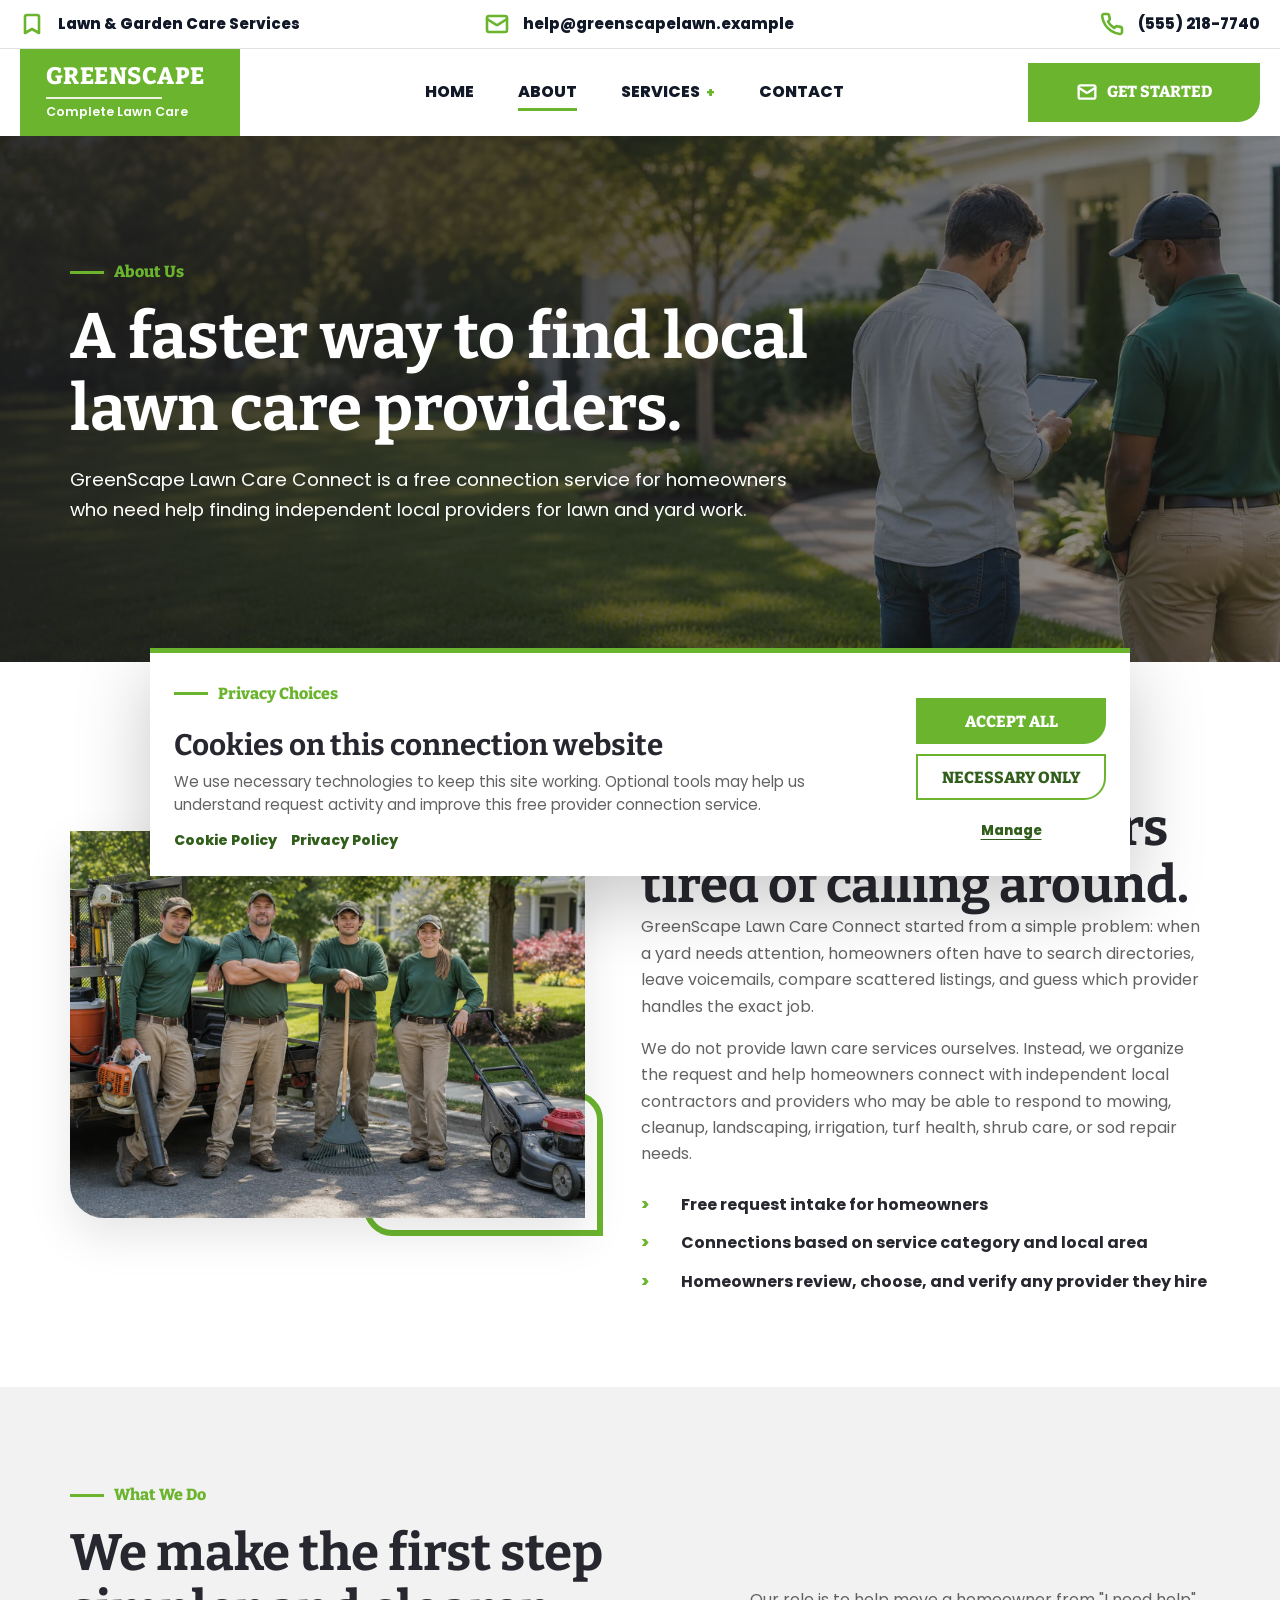
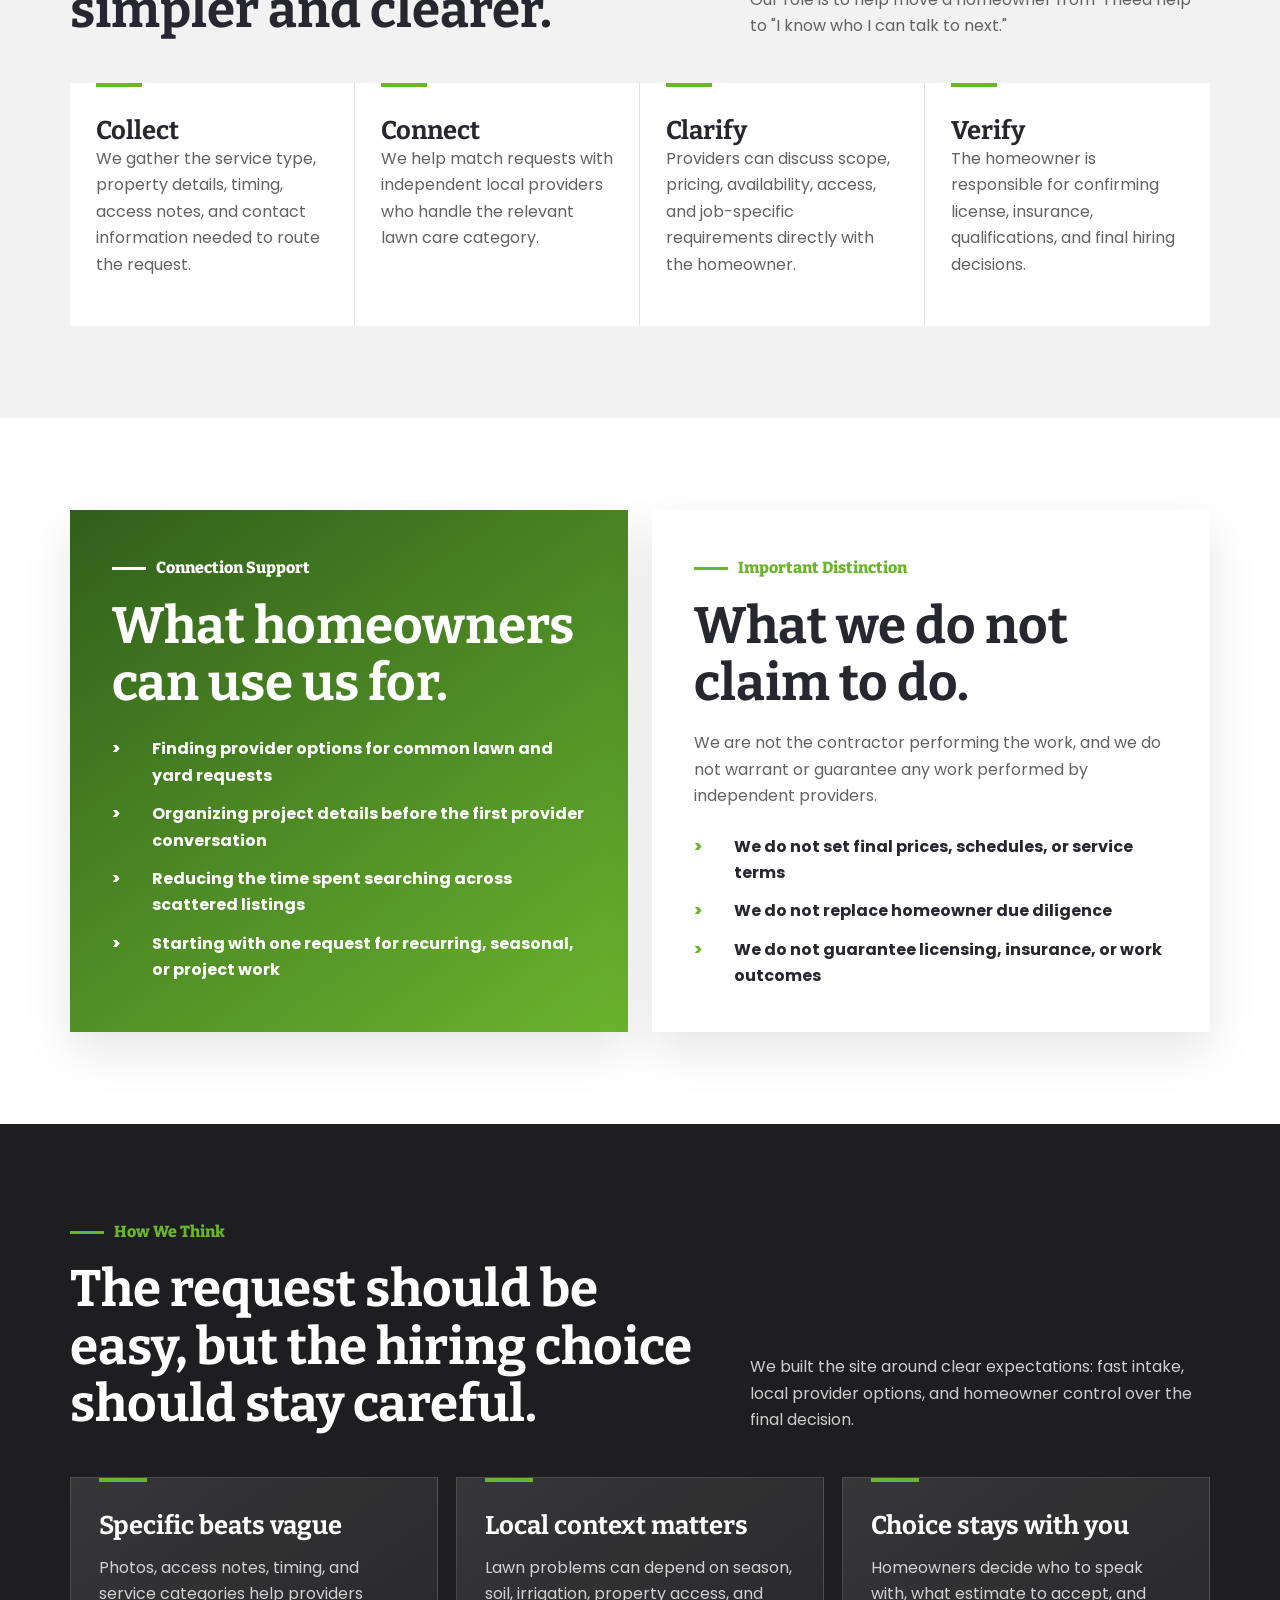
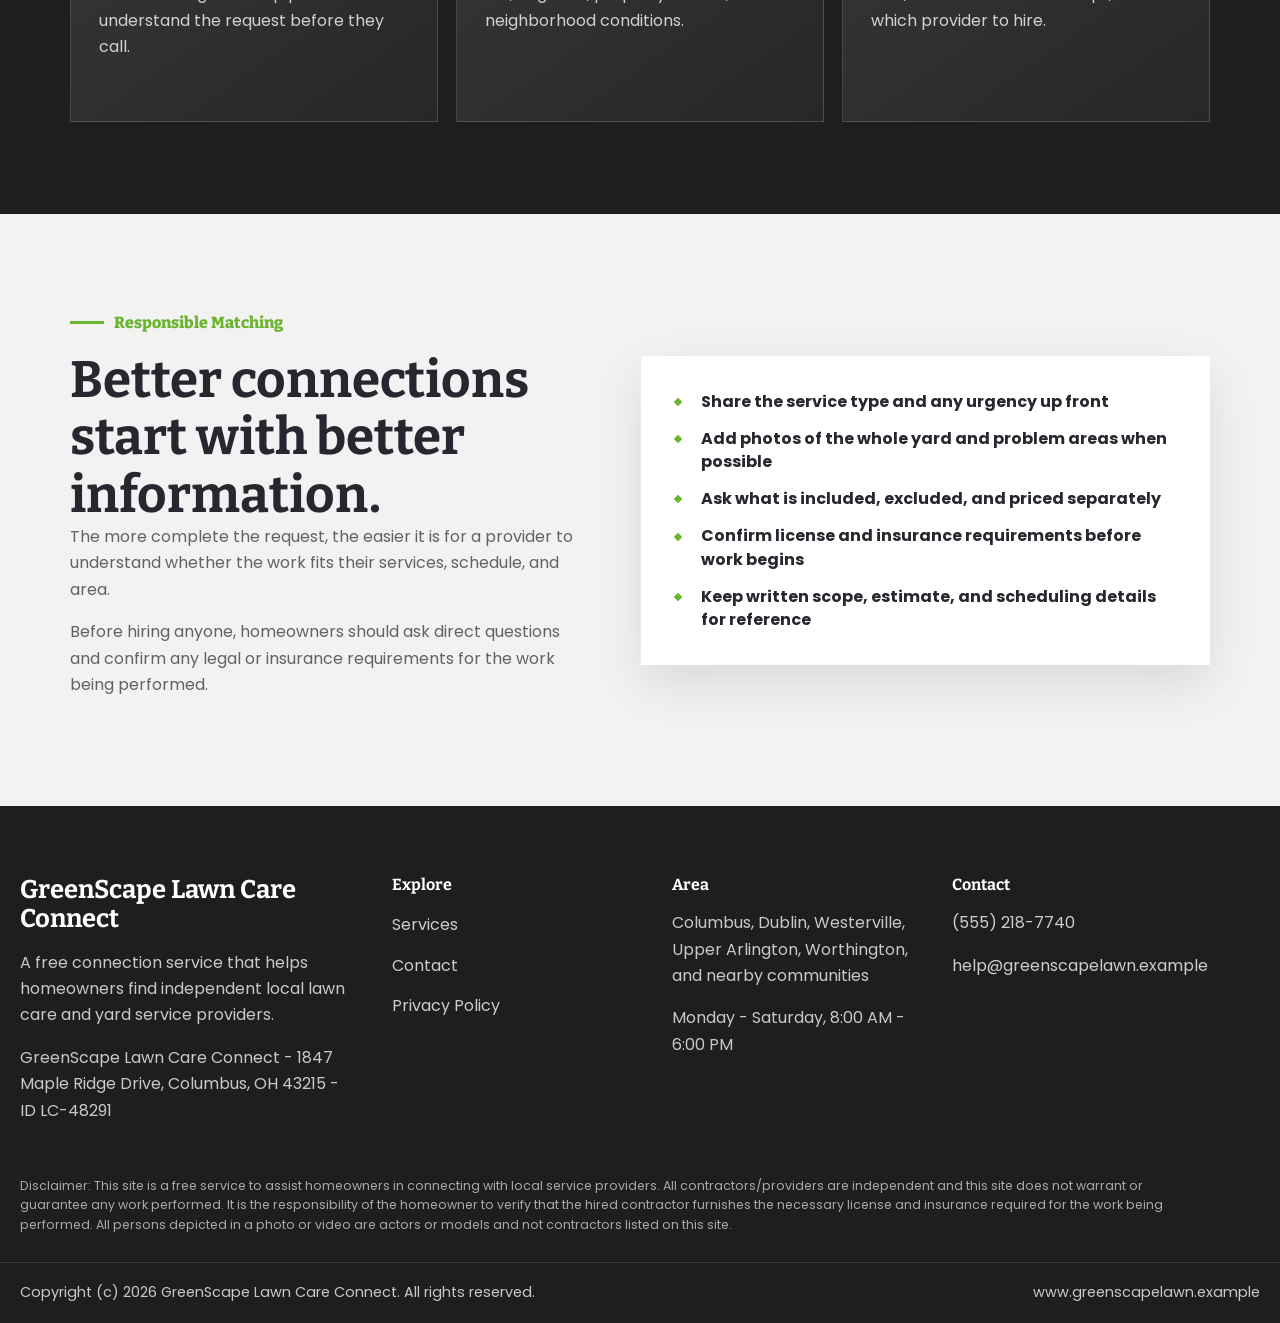
==== commit e3c22874: "+" ====
--- a/about.html
+++ b/about.html
@@ -5,7 +5,7 @@
   <meta name="viewport" content="width=device-width, initial-scale=1.0">
   <title>About Our Lawn Care Connection Service | GreenScape Lawn Care Connect</title>
   <meta name="description" content="Learn about GreenScape Lawn Care Connect, a free service that helps homeowners connect with independent local lawn care providers.">
-  <link rel="preconnect" href="https://fonts.googleapis.com"><link rel="preconnect" href="https://fonts.gstatic.com" crossorigin>
+  <link rel="icon" href="assets/favicon.svg" type="image/svg+xml"><link rel="preconnect" href="https://fonts.googleapis.com"><link rel="preconnect" href="https://fonts.gstatic.com" crossorigin>
   <link href="https://fonts.googleapis.com/css2?family=Bitter:wght@700;800&family=Poppins:wght@400;600;700;800&display=swap" rel="stylesheet">
   <link rel="stylesheet" href="css/styles.css"><script src="js/site-config.js" defer></script><script src="js/main.js" defer></script>
 </head>
--- a/css/styles.css
+++ b/css/styles.css
@@ -1,5 +1,6 @@
 ﻿:root {
   --green: #6ab42e;
+  --green-light: #9be061;
   --green-dark: #315f1b;
   --ink: #27272f;
   --coal: #1e1e20;
@@ -30,6 +31,10 @@
 }
 
 body.nav-open {
+  overflow: hidden;
+}
+
+body.modal-open {
   overflow: hidden;
 }
 
@@ -70,6 +75,18 @@
   transform: translateY(-4px);
 }
 
+body.modal-open .floating-action {
+  opacity: 0;
+  visibility: hidden;
+  transform: translateY(22px);
+}
+
+body.cookie-open .floating-action {
+  opacity: 0;
+  visibility: hidden;
+  transform: translateY(22px);
+}
+
 .floating-action svg {
   width: 22px;
   height: 22px;
@@ -1506,6 +1523,7 @@
 
 .policy-card {
   max-width: 980px;
+  counter-reset: legal-section;
 }
 
 .policy-card h2 {
@@ -1514,6 +1532,33 @@
 
 .policy-card h3 {
   margin: 30px 0 12px;
+}
+
+.policy-card h2,
+.policy-card h3 {
+  display: grid;
+  grid-template-columns: 46px minmax(0, 1fr);
+  gap: 14px;
+  align-items: start;
+}
+
+.policy-card h2::before,
+.policy-card h3::before {
+  counter-increment: legal-section;
+  content: counter(legal-section, decimal-leading-zero);
+  display: inline-grid;
+  place-items: center;
+  width: 38px;
+  height: 38px;
+  margin-top: 0.08em;
+  border-radius: 0 0 14px 0;
+  background: var(--green);
+  color: var(--white);
+  box-shadow: 0 12px 24px rgba(93, 183, 39, 0.24);
+  font-family: "Poppins", sans-serif;
+  font-size: 0.78rem;
+  font-weight: 800;
+  line-height: 1;
 }
 
 .policy-card p {
@@ -1590,6 +1635,273 @@
   border-left: 4px solid var(--green);
 }
 
+.confirmation-modal {
+  position: fixed;
+  inset: 0;
+  z-index: 80;
+  display: grid;
+  place-items: center;
+  padding: 24px;
+  opacity: 0;
+  pointer-events: none;
+  visibility: hidden;
+  transition: opacity 0.24s ease, visibility 0.24s ease;
+}
+
+.confirmation-modal.is-open {
+  opacity: 1;
+  pointer-events: auto;
+  visibility: visible;
+}
+
+.confirmation-backdrop {
+  position: absolute;
+  inset: 0;
+  background: rgba(16, 22, 16, 0.72);
+  backdrop-filter: blur(5px);
+}
+
+.confirmation-dialog {
+  position: relative;
+  z-index: 1;
+  width: min(100%, 560px);
+  padding: 42px;
+  overflow: hidden;
+  background: var(--white);
+  box-shadow: 0 30px 80px rgba(0, 0, 0, 0.28);
+  transform: translateY(18px) scale(0.97);
+  transition: transform 0.24s ease;
+}
+
+.confirmation-modal.is-open .confirmation-dialog {
+  transform: translateY(0) scale(1);
+}
+
+.confirmation-dialog::before {
+  position: absolute;
+  inset: 0 0 auto;
+  height: 5px;
+  content: "";
+  background: linear-gradient(90deg, var(--green), var(--green-light));
+}
+
+.confirmation-close {
+  position: absolute;
+  top: 16px;
+  right: 16px;
+  display: grid;
+  place-items: center;
+  width: 42px;
+  height: 42px;
+  border: 1px solid var(--line);
+  color: var(--ink);
+  background: var(--soft);
+  cursor: pointer;
+  transition: color 0.22s ease, background 0.22s ease, transform 0.22s ease;
+}
+
+.confirmation-close span {
+  display: block;
+  margin-top: -2px;
+  font-size: 1.7rem;
+  line-height: 1;
+}
+
+.confirmation-close:hover,
+.confirmation-close:focus-visible {
+  color: var(--white);
+  background: var(--green);
+  transform: rotate(90deg);
+}
+
+.confirmation-icon {
+  display: grid;
+  place-items: center;
+  width: 72px;
+  height: 72px;
+  margin-bottom: 22px;
+  color: var(--white);
+  background:
+    radial-gradient(circle at 28% 22%, rgba(255, 255, 255, 0.52), transparent 25%),
+    linear-gradient(145deg, #82d64b 0%, #54a322 52%, #2d6317 100%);
+  border-radius: 0 0 24px 0;
+  box-shadow: 0 18px 34px rgba(49, 95, 27, 0.28);
+}
+
+.confirmation-icon svg {
+  width: 38px;
+  height: 38px;
+  stroke: currentColor;
+  stroke-width: 2.7;
+  stroke-linecap: round;
+  stroke-linejoin: round;
+}
+
+.confirmation-dialog h2 {
+  margin: 8px 46px 14px 0;
+  font-size: clamp(2rem, 4vw, 2.65rem);
+  line-height: 1.06;
+}
+
+.confirmation-dialog p {
+  max-width: 470px;
+  margin-bottom: 0;
+  color: var(--muted);
+  font-size: 1rem;
+  line-height: 1.62;
+}
+
+.confirmation-note {
+  margin-top: 14px;
+  padding: 14px 16px;
+  color: rgba(43, 48, 58, 0.78);
+  background: var(--soft);
+  border-left: 4px solid var(--green);
+  font-size: 0.9rem;
+  line-height: 1.55;
+}
+
+.confirmation-actions {
+  display: flex;
+  flex-wrap: wrap;
+  gap: 12px;
+  margin-top: 24px;
+}
+
+.confirmation-actions .btn {
+  min-width: 160px;
+}
+
+.btn-outline {
+  color: var(--green-dark);
+  background: var(--white);
+}
+
+.btn-outline:hover {
+  color: var(--white);
+  background: var(--green-dark);
+}
+
+.cookie-banner {
+  position: fixed;
+  left: max(24px, env(safe-area-inset-left));
+  right: max(24px, env(safe-area-inset-right));
+  bottom: max(24px, env(safe-area-inset-bottom));
+  z-index: 70;
+  display: grid;
+  grid-template-columns: minmax(0, 1fr) auto;
+  gap: 24px;
+  align-items: end;
+  max-width: 980px;
+  margin: 0 auto;
+  padding: 24px;
+  color: var(--muted);
+  background: var(--white);
+  border-top: 5px solid var(--green);
+  box-shadow: 0 24px 70px rgba(0, 0, 0, 0.22);
+  opacity: 0;
+  transform: translateY(18px);
+  animation: cookieIn 0.28s ease forwards;
+}
+
+.cookie-banner.is-hiding {
+  opacity: 0;
+  transform: translateY(18px);
+  transition: opacity 0.22s ease, transform 0.22s ease;
+}
+
+.cookie-banner h2 {
+  margin: 6px 0 8px;
+  font-size: clamp(1.35rem, 2.4vw, 1.85rem);
+  line-height: 1.12;
+}
+
+.cookie-banner p {
+  max-width: 690px;
+  margin: 0;
+  font-size: 0.94rem;
+  line-height: 1.55;
+}
+
+.cookie-preferences {
+  display: grid;
+  gap: 8px;
+  margin-top: 14px;
+  padding: 14px;
+  background: var(--soft);
+}
+
+.cookie-preferences[hidden] {
+  display: none;
+}
+
+.cookie-preferences label {
+  display: flex;
+  gap: 10px;
+  align-items: center;
+  color: var(--ink);
+  font-size: 0.9rem;
+}
+
+.cookie-preferences input {
+  width: 18px;
+  min-height: 18px;
+  accent-color: var(--green);
+}
+
+.cookie-links {
+  display: flex;
+  flex-wrap: wrap;
+  gap: 14px;
+  margin-top: 12px;
+  font-size: 0.88rem;
+  font-weight: 800;
+}
+
+.cookie-links a {
+  color: var(--green-dark);
+}
+
+.cookie-links a:hover {
+  color: var(--green);
+}
+
+.cookie-actions {
+  display: grid;
+  gap: 10px;
+  min-width: 190px;
+}
+
+.cookie-actions .btn {
+  min-height: 46px;
+  padding: 11px 18px;
+  white-space: nowrap;
+}
+
+.cookie-manage {
+  min-height: 42px;
+  border: 0;
+  color: var(--green-dark);
+  background: transparent;
+  cursor: pointer;
+  font-family: "Poppins", Arial, sans-serif;
+  font-weight: 800;
+  text-decoration: underline;
+  text-underline-offset: 4px;
+}
+
+.cookie-manage:hover,
+.cookie-manage:focus-visible {
+  color: var(--green);
+}
+
+@keyframes cookieIn {
+  to {
+    opacity: 1;
+    transform: translateY(0);
+  }
+}
+
 .site-footer {
   background: var(--coal);
   color: rgba(255, 255, 255, 0.76);
@@ -1608,9 +1920,45 @@
   color: var(--white);
 }
 
+.site-footer a {
+  position: relative;
+  display: inline-flex;
+  width: fit-content;
+  color: rgba(255, 255, 255, 0.78);
+  transition: color 0.24s ease, transform 0.24s ease;
+}
+
+.site-footer a::after {
+  position: absolute;
+  left: 0;
+  bottom: -4px;
+  width: 100%;
+  height: 2px;
+  content: "";
+  background: var(--green);
+  transform: scaleX(0);
+  transform-origin: left;
+  transition: transform 0.24s ease;
+}
+
+.site-footer a:hover,
+.site-footer a:focus-visible {
+  color: var(--white);
+  transform: translateX(4px);
+}
+
+.site-footer a:hover::after,
+.site-footer a:focus-visible::after {
+  transform: scaleX(1);
+}
+
 .footer-links {
   display: grid;
   gap: 10px;
+}
+
+.footer-links a {
+  padding: 2px 0;
 }
 
 .footer-bottom {
@@ -1636,6 +1984,11 @@
   justify-content: space-between;
   padding: 18px 0;
   font-size: 0.9rem;
+}
+
+.footer-bottom a:hover,
+.footer-bottom a:focus-visible {
+  transform: translateY(-1px);
 }
 
 [data-reveal] {
@@ -1898,18 +2251,25 @@
     display: none;
   }
 
+  .site-header {
+    background: var(--green);
+    box-shadow: 0 8px 18px rgba(41, 94, 19, 0.18);
+  }
+
   .nav-inner {
     display: flex;
     align-items: stretch;
     justify-content: space-between;
     min-height: 72px;
     gap: 14px;
+    background: var(--green);
   }
 
   .brand {
     flex: 0 0 178px;
     min-height: 72px;
     padding: 12px 20px;
+    background: transparent;
   }
 
   .brand-name {
@@ -1940,6 +2300,10 @@
     flex: 0 0 auto;
     align-self: center;
     width: 82px;
+    border-color: rgba(255, 255, 255, 0.72);
+    background: var(--white);
+    color: var(--green-dark);
+    box-shadow: 0 12px 22px rgba(38, 92, 18, 0.2);
   }
 
   .nav-cta {
@@ -2084,7 +2448,465 @@
     min-height: 0;
   }
 
+  h1 {
+    font-size: clamp(2rem, 9vw, 2.65rem);
+  }
+
+  h2 {
+    font-size: clamp(1.75rem, 8vw, 2.35rem);
+  }
+
+  h3 {
+    font-size: clamp(1.15rem, 5.5vw, 1.55rem);
+  }
+
+  .section {
+    padding: 44px 0;
+  }
+
+  .section-head {
+    gap: 16px;
+    margin-bottom: 26px;
+  }
+
+  .section-head p,
+  .hero p,
+  .page-hero p,
+  .cta-inner p {
+    font-size: 0.95rem;
+    line-height: 1.55;
+  }
+
+  [data-reveal],
+  [data-reveal="down"] {
+    opacity: 1;
+    transform: none;
+    transition: none;
+  }
+
+  .hero-copy {
+    padding: 34px 18px;
+  }
+
+  .hero h1 {
+    font-size: clamp(2rem, 9vw, 2.75rem);
+  }
+
+  .hero p {
+    margin: 14px 0 20px;
+  }
+
+  .hero-actions,
+  .cta-actions {
+    gap: 10px;
+  }
+
+  .hero-actions .btn,
+  .cta-actions .btn {
+    width: 100%;
+    min-height: 48px;
+  }
+
+  .hero-media {
+    min-height: 190px;
+  }
+
+  .feature-card,
+  .need-item,
+  .service-path-card,
+  .stat {
+    min-height: 0;
+    padding: 22px 20px;
+  }
+
+  .stats-grid {
+    grid-template-columns: repeat(2, minmax(0, 1fr));
+    gap: 10px;
+  }
+
+  .stat {
+    padding: 16px 14px;
+  }
+
+  .stat strong {
+    margin-bottom: 6px;
+    font-size: 1.8rem;
+  }
+
+  .stat span {
+    display: block;
+    font-size: 0.78rem;
+    line-height: 1.35;
+  }
+
+  .feature-strip {
+    width: min(100% - 24px, 520px);
+  }
+
+  .feature-grid {
+    grid-template-columns: repeat(2, minmax(0, 1fr));
+  }
+
+  .feature-card {
+    padding: 16px 14px 15px;
+    border-right: 1px solid var(--line);
+  }
+
+  .feature-card:nth-child(2n) {
+    border-right: 0;
+  }
+
+  .feature-card h3 {
+    margin-bottom: 6px;
+    font-size: 0.98rem;
+    line-height: 1.12;
+  }
+
+  .feature-card p {
+    font-size: 0.78rem;
+    line-height: 1.38;
+  }
+
+  .feature-icon {
+    width: 38px;
+    height: 38px;
+    margin-bottom: 10px;
+    border-radius: 0 0 13px 0;
+    font-size: 1rem;
+  }
+
+  .feature-card::before,
+  .service-path-card::before,
+  .principle-card::before {
+    left: 20px;
+    width: 38px;
+  }
+
+  .feature-card:hover::before,
+  .service-path-card:hover::before,
+  .principle-card:hover::before {
+    width: calc(100% - 40px);
+  }
+
+  .service-group {
+    min-height: 300px;
+  }
+
+  .service-group > div {
+    padding: 24px 20px;
+  }
+
+  .mini-links {
+    gap: 0;
+  }
+
+  .mini-links a {
+    padding: 9px 0;
+  }
+
+  .process-step {
+    display: grid;
+    grid-template-columns: 50px minmax(0, 1fr);
+    column-gap: 14px;
+    align-items: center;
+    min-height: 0;
+    padding: 16px;
+  }
+
+  .process-grid {
+    grid-template-columns: 1fr;
+    gap: 10px;
+  }
+
+  .process-visual {
+    position: relative;
+    top: auto;
+    right: auto;
+    grid-row: 1 / span 2;
+    width: 46px;
+    height: 46px;
+    color: var(--white);
+    opacity: 1;
+    border-radius: 0 0 16px 0;
+    background:
+      radial-gradient(circle at 28% 18%, rgba(255, 255, 255, 0.42), transparent 25%),
+      linear-gradient(145deg, #78c93a 0%, #4e8f22 100%);
+    border-color: rgba(255, 255, 255, 0.18);
+    box-shadow: 0 12px 24px rgba(0, 0, 0, 0.18), inset 0 1px 0 rgba(255, 255, 255, 0.22);
+  }
+
+  .process-icon {
+    width: 25px;
+    height: 25px;
+    stroke-width: 1.75;
+  }
+
+  .process-step h3 {
+    grid-column: 2;
+    align-self: end;
+    margin-bottom: 6px;
+    font-size: 1rem;
+    line-height: 1.12;
+  }
+
+  .process-step p {
+    grid-column: 2;
+    align-self: start;
+    font-size: 0.82rem;
+    line-height: 1.42;
+  }
+
+  .service-category-stack {
+    gap: 24px;
+  }
+
+  .service-category-content {
+    padding: 26px 20px;
+  }
+
+  .service-category-media img {
+    aspect-ratio: 4 / 3;
+  }
+
+  .service-topic-list {
+    gap: 10px;
+    margin-top: 18px;
+  }
+
+  .service-topic-list a {
+    padding: 14px 16px;
+  }
+
+  .service-category-kicker {
+    gap: 12px;
+    margin-bottom: 16px;
+  }
+
+  .service-category-kicker .service-3d-icon,
+  .service-3d-icon {
+    width: 56px;
+    height: 56px;
+  }
+
+  .service-category-kicker .service-3d-icon svg,
+  .service-category-kicker .service-3d-icon [data-lucide],
+  .service-3d-icon svg,
+  .service-3d-icon [data-lucide] {
+    width: 30px;
+    height: 30px;
+  }
+
+  .about-panel,
+  .principle-card,
+  .verify-panel,
+  .prep-card,
+  .contact-card,
+  .form-card,
+  .policy-card {
+    padding: 24px 20px;
+  }
+
+  .confirmation-modal {
+    padding: 16px;
+    align-items: center;
+  }
+
+  .confirmation-dialog {
+    max-height: calc(100dvh - 32px);
+    padding: 28px 18px 20px;
+    overflow-y: auto;
+  }
+
+  .confirmation-close {
+    top: 12px;
+    right: 12px;
+    width: 38px;
+    height: 38px;
+  }
+
+  .confirmation-icon {
+    width: 56px;
+    height: 56px;
+    margin-bottom: 16px;
+    border-radius: 0 0 18px 0;
+  }
+
+  .confirmation-icon svg {
+    width: 30px;
+    height: 30px;
+  }
+
+  .confirmation-dialog h2 {
+    margin-right: 42px;
+    margin-bottom: 10px;
+    font-size: 1.85rem;
+    line-height: 1.08;
+  }
+
+  .confirmation-dialog p {
+    font-size: 0.92rem;
+    line-height: 1.52;
+  }
+
+  .confirmation-note {
+    padding: 12px 14px;
+    font-size: 0.78rem;
+    line-height: 1.42;
+  }
+
+  .confirmation-actions {
+    gap: 10px;
+    margin-top: 18px;
+  }
+
+  .confirmation-actions .btn {
+    width: 100%;
+  }
+
+  .cookie-banner {
+    left: 12px;
+    right: 12px;
+    bottom: max(12px, env(safe-area-inset-bottom));
+    grid-template-columns: 1fr;
+    gap: 14px;
+    max-height: calc(100dvh - 24px);
+    padding: 16px;
+    overflow-y: auto;
+  }
+
+  .cookie-banner h2 {
+    margin-bottom: 6px;
+    font-size: 1.12rem;
+  }
+
+  .cookie-banner p,
+  .cookie-preferences label {
+    font-size: 0.78rem;
+    line-height: 1.4;
+  }
+
+  .cookie-links {
+    gap: 12px;
+    margin-top: 10px;
+    font-size: 0.82rem;
+  }
+
+  .cookie-actions {
+    grid-template-columns: 1fr 1fr;
+    min-width: 0;
+  }
+
+  .cookie-actions .btn {
+    width: 100%;
+    min-height: 44px;
+    padding: 10px 12px;
+    font-size: 0.86rem;
+  }
+
+  .cookie-manage {
+    width: 100%;
+    grid-column: 1 / -1;
+    min-height: 34px;
+  }
+
+  .principle-card {
+    min-height: 0;
+  }
+
+  .check-list,
+  .detail-list {
+    gap: 10px;
+    margin-top: 18px;
+  }
+
+  .check-list li,
+  .detail-list li {
+    grid-template-columns: 18px minmax(0, 1fr);
+    gap: 8px;
+    font-size: 0.9rem;
+  }
+
+  .faq-question {
+    min-height: 0;
+    padding: 18px 20px;
+    font-size: 1.05rem;
+  }
+
+  .faq-panel {
+    padding: 0 20px 18px;
+  }
+
+  .cta-overlay {
+    padding: 48px 0;
+  }
+
+  .page-hero {
+    padding: 56px 0;
+  }
+
+  .page-hero h1 {
+    max-width: 14ch;
+    font-size: clamp(1.75rem, 8vw, 2.2rem);
+  }
+
+  .policy-card h3 {
+    margin-top: 24px;
+  }
+
+  .policy-card h2,
+  .policy-card h3 {
+    grid-template-columns: 38px minmax(0, 1fr);
+    gap: 10px;
+  }
+
+  .policy-card h2::before,
+  .policy-card h3::before {
+    width: 32px;
+    height: 32px;
+    border-radius: 0 0 10px 0;
+    font-size: 0.68rem;
+  }
+
+  .footer-inner {
+    gap: 22px;
+    padding: 42px 0 26px;
+  }
+
+  .footer-disclaimer {
+    width: var(--content);
+    padding-bottom: 22px;
+  }
+
   .footer-bottom .footer-inner {
     flex-direction: column;
-  }
-}
+    padding-bottom: 44px;
+  }
+}
+
+@media (max-width: 340px) {
+  .feature-grid,
+  .stats-grid {
+    grid-template-columns: 1fr;
+  }
+
+  .feature-card,
+  .feature-card:nth-child(2n) {
+    border-right: 0;
+  }
+
+  .process-step {
+    grid-template-columns: 48px minmax(0, 1fr);
+    gap: 10px;
+    padding: 14px;
+  }
+
+  .process-visual {
+    width: 44px;
+    height: 44px;
+  }
+
+  .process-icon {
+    width: 24px;
+    height: 24px;
+  }
+}
